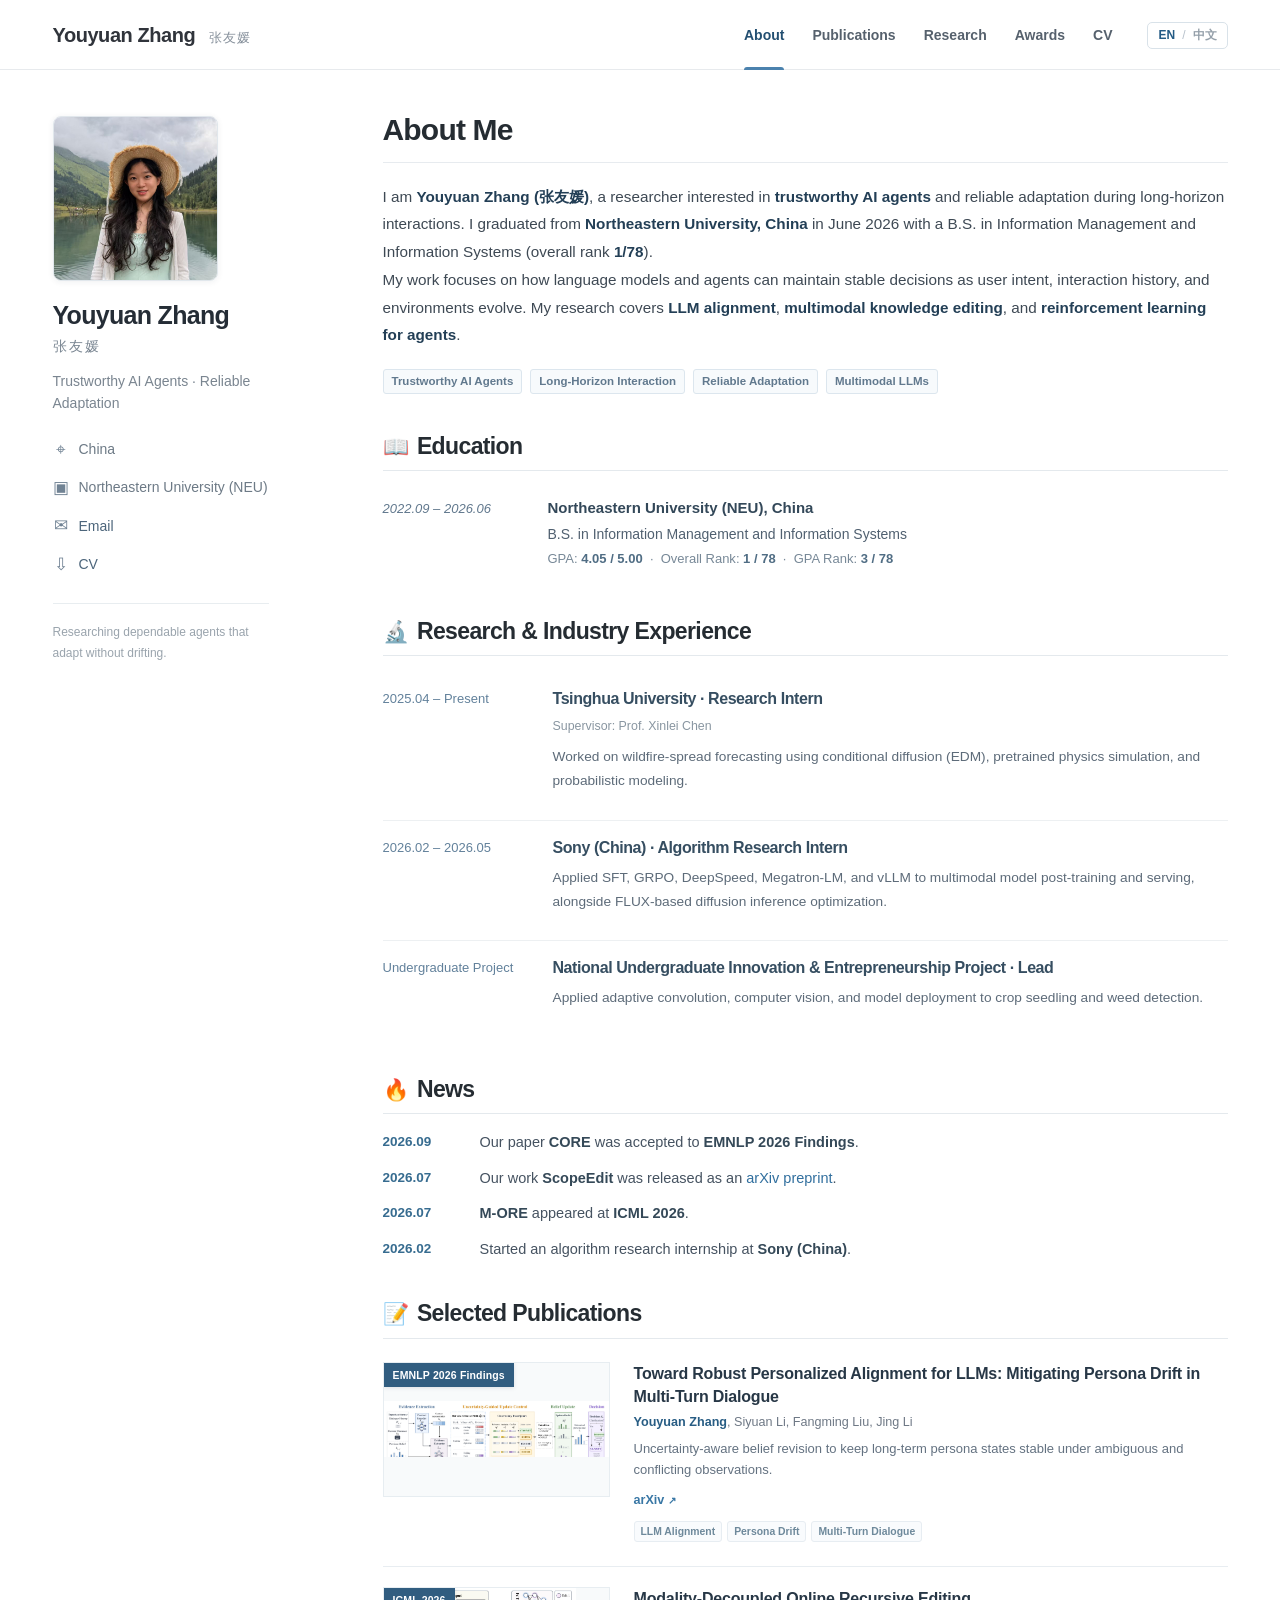
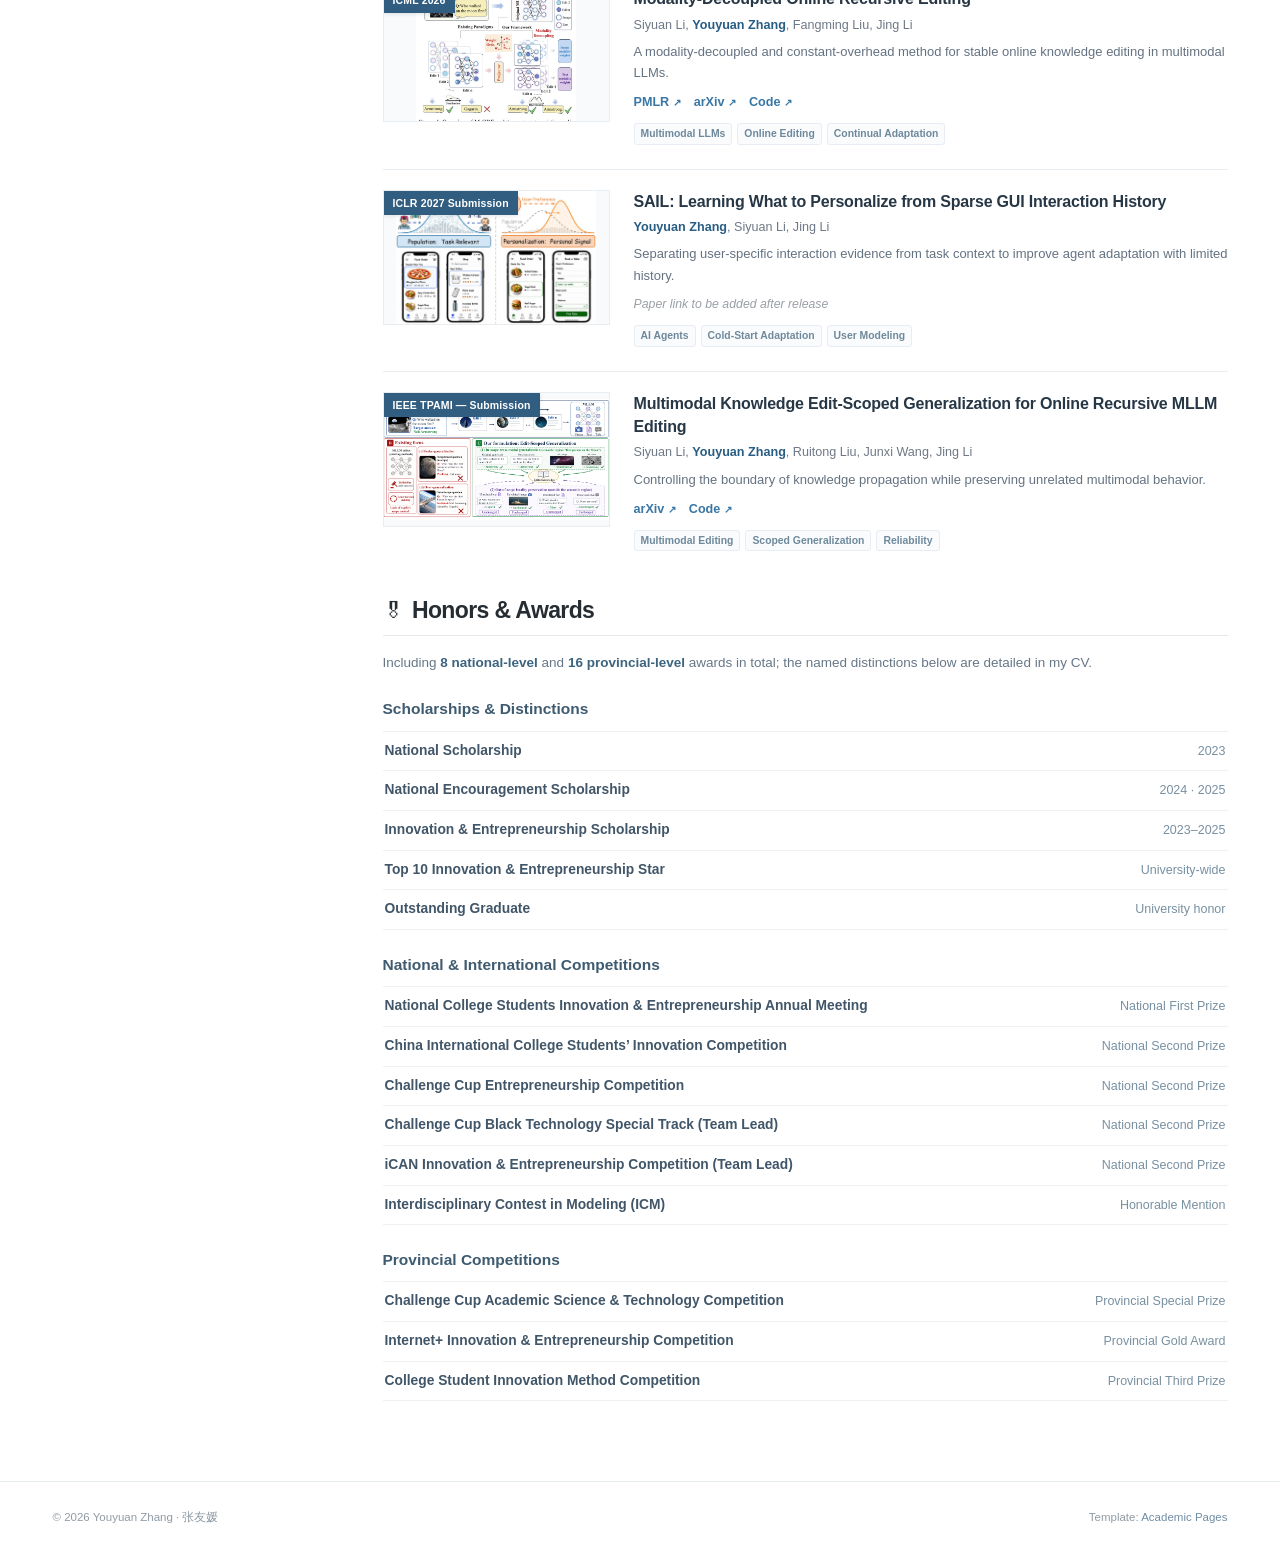
==== index.html @ b9de0657 "Publish Youyuan Zhang academic homepage V5" ====
<!DOCTYPE html>

<html data-lang="en" lang="en">
<head><meta charset="utf-8"/><meta content="width=device-width,initial-scale=1" name="viewport"/><meta content="light" name="color-scheme"/><title>About Me – Youyuan Zhang</title><meta content="Academic homepage of Youyuan Zhang, researching trustworthy AI agents, multimodal learning, and reliable adaptation." name="description"/><link href="assets/images/avatar.svg" rel="icon" type="image/svg+xml"/><link href="assets/css/style.css" rel="stylesheet"/><script defer="" src="assets/js/main.js"></script></head>
<body>
<header class="masthead"><div class="masthead-inner"><a class="site-title" href="">Youyuan Zhang <span class="site-title-zh">张友媛</span></a><nav aria-label="Main navigation" class="site-nav"><a aria-current="page" class="nav-link active" href=""><span class="i18n-en">About</span><span class="i18n-zh" lang="zh-CN">关于</span></a><a class="nav-link" href="publications/"><span class="i18n-en">Publications</span><span class="i18n-zh" lang="zh-CN">论文</span></a><a class="nav-link" href="research/"><span class="i18n-en">Research</span><span class="i18n-zh" lang="zh-CN">研究</span></a><a class="nav-link" href="awards/"><span class="i18n-en">Awards</span><span class="i18n-zh" lang="zh-CN">奖项</span></a><a class="nav-link" href="cv/"><span class="i18n-en">CV</span><span class="i18n-zh" lang="zh-CN">简历</span></a></nav><button aria-label="Switch website language" class="lang-toggle" id="language-toggle" type="button"><span data-choice="en">EN</span><span class="toggle-divider">/</span><span data-choice="zh">中文</span></button></div></header>
<div class="page-grid"><aside aria-label="Profile" class="sidebar"><div class="profile-card"><img alt="Portrait of Youyuan Zhang (张友媛)" class="avatar" src="assets/images/profile-photo.jpg"/><div class="profile-name">Youyuan Zhang</div><div class="profile-name-zh">张友媛</div><p class="profile-bio"><span class="i18n-en">Trustworthy AI Agents · Reliable Adaptation</span><span class="i18n-zh" lang="zh-CN">可信 AI 智能体 · 可靠适应</span></p><ul class="profile-links">
<li><span aria-hidden="true" class="social-ico">⌖</span><span class="i18n-en">China</span><span class="i18n-zh" lang="zh-CN">中国</span></li>
<li><span aria-hidden="true" class="social-ico">▣</span><span class="i18n-en">Northeastern University (NEU)</span><span class="i18n-zh" lang="zh-CN">东北大学（NEU）</span></li>
<li><a href="mailto:youyuanzhang@outlook.com"><span aria-hidden="true" class="social-ico">✉</span>Email</a></li>
<li><a href="files/Youyuan_Zhang_CV_Public.pdf" rel="noopener noreferrer" target="_blank"><span aria-hidden="true" class="social-ico">⇩</span>CV</a></li>
</ul><div class="profile-note"><span class="i18n-en">Researching dependable agents that adapt without drifting.</span><span class="i18n-zh" lang="zh-CN">研究能够持续适应且不发生累积漂移的可靠智能体。</span></div></div></aside>
<main class="content"><h1><span class="i18n-en">About Me</span><span class="i18n-zh" lang="zh-CN">关于我</span></h1>
<div class="lead prose"><span class="i18n-en">I am <strong>Youyuan Zhang (张友媛)</strong>, a researcher interested in <strong>trustworthy AI agents</strong> and reliable adaptation during long-horizon interactions. I graduated from <strong>Northeastern University, China</strong> in June 2026 with a B.S. in Information Management and Information Systems (overall rank <strong>1/78</strong>).</span><span class="i18n-zh" lang="zh-CN">我是<strong>张友媛（Youyuan Zhang）</strong>，主要关注<strong>可信 AI 智能体</strong>以及长程交互中的可靠适应问题。2026 年 6 月毕业于<strong>东北大学</strong>信息管理与信息系统专业，本科综合排名 <strong>1/78</strong>。</span></div>
<p class="prose"><span class="i18n-en">My work focuses on how language models and agents can maintain stable decisions as user intent, interaction history, and environments evolve. My research covers <strong>LLM alignment</strong>, <strong>multimodal knowledge editing</strong>, and <strong>reinforcement learning for agents</strong>.</span><span class="i18n-zh" lang="zh-CN">我希望研究：当用户意图、交互历史与环境持续变化时，语言模型和智能体如何保持稳定的决策。相关工作涵盖<strong>大模型对齐</strong>、<strong>多模态知识编辑</strong>以及<strong>智能体强化学习</strong>。</span></p>
<div class="research-tags"><span class="topic">Trustworthy AI Agents</span><span class="topic">Long-Horizon Interaction</span><span class="topic">Reliable Adaptation</span><span class="topic">Multimodal LLMs</span></div><section class="page-section"><h2 class="section-title"><span class="section-emoji">📖</span><span><span class="i18n-en">Education</span><span class="i18n-zh" lang="zh-CN">教育经历</span></span></h2><div class="timeline-entry"><span class="timeline-date">2022.09 – 2026.06</span><div class="timeline-content"><strong><span class="i18n-en">Northeastern University (NEU), China</span><span class="i18n-zh" lang="zh-CN">东北大学（NEU）</span></strong><div><span class="i18n-en">B.S. in Information Management and Information Systems</span><span class="i18n-zh" lang="zh-CN">信息管理与信息系统 · 本科</span></div><div class="text-muted">GPA: <b>4.05 / 5.00</b>  ·  <span class="i18n-en">Overall Rank</span><span class="i18n-zh" lang="zh-CN">综合排名</span>: <b>1 / 78</b>  ·  <span class="i18n-en">GPA Rank</span><span class="i18n-zh" lang="zh-CN">绩点排名</span>: <b>3 / 78</b></div></div></div></section><section class="page-section" id="experience">
<h2 class="section-title"><span aria-hidden="true" class="section-emoji">🔬</span><span><span class="i18n-en">Research &amp; Industry Experience</span><span class="i18n-zh" lang="zh-CN">科研与工业实习</span></span></h2>
<div class="exp-entry home-internship"><div class="exp-dates">2025.04 – <span class="i18n-en">Present</span><span class="i18n-zh" lang="zh-CN">至今</span></div>
<div class="exp-body"><h3><span class="i18n-en">Tsinghua University · Research Intern</span><span class="i18n-zh" lang="zh-CN">清华大学 · 科研实习生</span></h3>
<p class="exp-sub"><span class="i18n-en">Supervisor: Prof. Xinlei Chen</span><span class="i18n-zh" lang="zh-CN">导师：陈新磊教授</span></p>

<p class="exp-summary"><span class="i18n-en">Worked on wildfire-spread forecasting using conditional diffusion (EDM), pretrained physics simulation, and probabilistic modeling.</span><span class="i18n-zh" lang="zh-CN">使用条件扩散（EDM）、预训练物理模拟器与概率建模开展野火蔓延预测研究。</span></p></div></div>
<div class="exp-entry home-internship"><div class="exp-dates">2026.02 – 2026.05</div>
<div class="exp-body"><h3><span class="i18n-en">Sony (China) · Algorithm Research Intern</span><span class="i18n-zh" lang="zh-CN">索尼（中国） · 算法研究实习生</span></h3>


<p class="exp-summary"><span class="i18n-en">Applied SFT, GRPO, DeepSpeed, Megatron-LM, and vLLM to multimodal model post-training and serving, alongside FLUX-based diffusion inference optimization.</span><span class="i18n-zh" lang="zh-CN">使用 SFT、GRPO、DeepSpeed、Megatron-LM 与 vLLM 开展多模态模型后训练及推理服务，并基于 FLUX 优化扩散模型推理。</span></p></div></div>
<div class="exp-entry home-internship"><div class="exp-dates"><span class="i18n-en">Undergraduate Project</span><span class="i18n-zh" lang="zh-CN">本科科研项目</span></div>
<div class="exp-body"><h3><span class="i18n-en">National Undergraduate Innovation &amp; Entrepreneurship Project · Lead</span><span class="i18n-zh" lang="zh-CN">国家级大学生创新创业项目 · 负责人</span></h3>
<p class="exp-summary"><span class="i18n-en">Applied adaptive convolution, computer vision, and model deployment to crop seedling and weed detection.</span><span class="i18n-zh" lang="zh-CN">应用自适应卷积、计算机视觉与模型部署技术开展作物幼苗和杂草检测。</span></p></div></div>

</section><section class="page-section"><h2 class="section-title"><span class="section-emoji">🔥</span><span><span class="i18n-en">News</span><span class="i18n-zh" lang="zh-CN">近期动态</span></span></h2><ul class="news-list"><li><time>2026.09</time><div><span class="i18n-en">Our paper <strong>CORE</strong> was accepted to <strong>EMNLP 2026 Findings</strong>.</span><span class="i18n-zh" lang="zh-CN"><strong>CORE</strong> 论文被 <strong>EMNLP 2026 Findings</strong> 接收。</span></div></li><li><time>2026.07</time><div><span class="i18n-en">Our work <strong>ScopeEdit</strong> was released as an <a href="https://arxiv.org/abs/2607.01978" rel="noopener noreferrer" target="_blank">arXiv preprint</a>.</span><span class="i18n-zh" lang="zh-CN"><strong>ScopeEdit</strong> 已在 <a href="https://arxiv.org/abs/2607.01978" rel="noopener noreferrer" target="_blank">arXiv</a> 发布预印本。</span></div></li><li><time>2026.07</time><div><span class="i18n-en"><strong>M-ORE</strong> appeared at <strong>ICML 2026</strong>.</span><span class="i18n-zh" lang="zh-CN"><strong>M-ORE</strong> 论文发表于 <strong>ICML 2026</strong>。</span></div></li><li><time>2026.02</time><div><span class="i18n-en">Started an algorithm research internship at <strong>Sony (China)</strong>.</span><span class="i18n-zh" lang="zh-CN">开始在<strong>索尼（中国）</strong>进行算法研究实习。</span></div></li></ul></section><section class="page-section"><h2 class="section-title"><span class="section-emoji">📝</span><span><span class="i18n-en">Selected Publications</span><span class="i18n-zh" lang="zh-CN">代表性论文</span></span></h2><article class="paper-row"><div class="paper-visual"><img alt="CORE method illustration" loading="lazy" src="assets/images/core-framework.png"/><span class="venue-badge">EMNLP 2026 Findings</span></div><div class="paper-meta"><h3 class="paper-title">Toward Robust Personalized Alignment for LLMs: Mitigating Persona Drift in Multi-Turn Dialogue</h3><p class="authors"><strong class="myname">Youyuan Zhang</strong>, Siyuan Li, Fangming Liu, Jing Li</p><p class="paper-abstract"><span class="i18n-en">Uncertainty-aware belief revision to keep long-term persona states stable under ambiguous and conflicting observations.</span><span class="i18n-zh" lang="zh-CN">通过不确定性感知的信念修订，在含糊或冲突反馈下维护长期稳定的用户状态。</span></p><div class="paper-links"><a class="paper-link" href="https://arxiv.org/abs/2609.12373" rel="noopener noreferrer" target="_blank">arXiv <span aria-hidden="true">↗</span></a></div><div class="paper-topics"><span class="topic">LLM Alignment</span> <span class="topic">Persona Drift</span> <span class="topic">Multi-Turn Dialogue</span></div></div></article><article class="paper-row"><div class="paper-visual"><img alt="M-ORE method illustration" loading="lazy" src="assets/images/more-framework.png"/><span class="venue-badge">ICML 2026</span></div><div class="paper-meta"><h3 class="paper-title">Modality-Decoupled Online Recursive Editing</h3><p class="authors">Siyuan Li, <strong class="myname">Youyuan Zhang</strong>, Fangming Liu, Jing Li</p><p class="paper-abstract"><span class="i18n-en">A modality-decoupled and constant-overhead method for stable online knowledge editing in multimodal LLMs.</span><span class="i18n-zh" lang="zh-CN">通过模态解耦与恒定开销的递归更新，实现多模态大模型的稳定在线知识编辑。</span></p><div class="paper-links"><a class="paper-link" href="https://proceedings.mlr.press/v306/li26ji.html" rel="noopener noreferrer" target="_blank">PMLR <span aria-hidden="true">↗</span></a><a class="paper-link" href="https://arxiv.org/abs/2605.20273" rel="noopener noreferrer" target="_blank">arXiv <span aria-hidden="true">↗</span></a><a class="paper-link" href="https://github.com/lab-klc/M-ORE" rel="noopener noreferrer" target="_blank">Code <span aria-hidden="true">↗</span></a></div><div class="paper-topics"><span class="topic">Multimodal LLMs</span> <span class="topic">Online Editing</span> <span class="topic">Continual Adaptation</span></div></div></article><article class="paper-row"><div class="paper-visual"><img alt="SAIL Figure 1 from the submitted manuscript: task relevance and user signal" loading="lazy" src="assets/images/sail-figure1.jpg"/><span class="venue-badge">ICLR 2027 Submission</span></div><div class="paper-meta"><h3 class="paper-title">SAIL: Learning What to Personalize from Sparse GUI Interaction History</h3><p class="authors"><strong class="myname">Youyuan Zhang</strong>, Siyuan Li, Jing Li</p><p class="paper-abstract"><span class="i18n-en">Separating user-specific interaction evidence from task context to improve agent adaptation with limited history.</span><span class="i18n-zh" lang="zh-CN">分离用户特异性交互证据与任务上下文，提升有限历史条件下智能体的适应能力。</span></p><div class="paper-links"><span class="not-public"><span class="i18n-en">Paper link to be added after release</span><span class="i18n-zh" lang="zh-CN">论文公开后补充链接</span></span></div><div class="paper-topics"><span class="topic">AI Agents</span> <span class="topic">Cold-Start Adaptation</span> <span class="topic">User Modeling</span></div></div></article><article class="paper-row"><div class="paper-visual"><img alt="ScopeEdit Figure 1 from arXiv: edit-scoped generalization" loading="lazy" src="assets/images/scopeedit-figure1.png"/><span class="venue-badge">IEEE TPAMI — Submission</span></div><div class="paper-meta"><h3 class="paper-title">Multimodal Knowledge Edit-Scoped Generalization for Online Recursive MLLM Editing</h3><p class="authors">Siyuan Li, <strong class="myname">Youyuan Zhang</strong>, Ruitong Liu, Junxi Wang, Jing Li</p><p class="paper-abstract"><span class="i18n-en">Controlling the boundary of knowledge propagation while preserving unrelated multimodal behavior.</span><span class="i18n-zh" lang="zh-CN">控制编辑知识的泛化边界，并保持与编辑无关的多模态行为。</span></p><div class="paper-links"><a class="paper-link" href="https://arxiv.org/abs/2607.01978" rel="noopener noreferrer" target="_blank">arXiv <span aria-hidden="true">↗</span></a><a class="paper-link" href="https://github.com/lab-klc/ScopeEdit" rel="noopener noreferrer" target="_blank">Code <span aria-hidden="true">↗</span></a></div><div class="paper-topics"><span class="topic">Multimodal Editing</span> <span class="topic">Scoped Generalization</span> <span class="topic">Reliability</span></div></div></article></section><section class="page-section home-awards" id="honors"><h2 class="section-title"><span aria-hidden="true" class="section-emoji">🎖</span><span><span class="i18n-en">Honors &amp; Awards</span><span class="i18n-zh" lang="zh-CN">荣誉与奖励</span></span></h2>
<p class="award-intro"><span class="i18n-en">Including <strong>8 national-level</strong> and <strong>16 provincial-level</strong> awards in total; the named distinctions below are detailed in my CV.</span><span class="i18n-zh" lang="zh-CN">累计获得<strong>国家级奖项 8 项</strong>、<strong>省级奖项 16 项</strong>；下方展开列出简历中有具体名称的奖项与荣誉。</span></p>
<h3 class="award-subtitle"><span class="i18n-en">Scholarships &amp; Distinctions</span><span class="i18n-zh" lang="zh-CN">奖学金与个人荣誉</span></h3><ul class="award-list home-award-list"><li><strong><span class="i18n-en">National Scholarship</span><span class="i18n-zh" lang="zh-CN">国家奖学金</span></strong><span class="award-result"><span class="i18n-en">2023</span><span class="i18n-zh" lang="zh-CN">2023</span></span></li><li><strong><span class="i18n-en">National Encouragement Scholarship</span><span class="i18n-zh" lang="zh-CN">国家励志奖学金</span></strong><span class="award-result"><span class="i18n-en">2024 · 2025</span><span class="i18n-zh" lang="zh-CN">2024 · 2025</span></span></li><li><strong><span class="i18n-en">Innovation &amp; Entrepreneurship Scholarship</span><span class="i18n-zh" lang="zh-CN">创新创业奖学金</span></strong><span class="award-result"><span class="i18n-en">2023–2025</span><span class="i18n-zh" lang="zh-CN">2023–2025</span></span></li><li><strong><span class="i18n-en">Top 10 Innovation &amp; Entrepreneurship Star</span><span class="i18n-zh" lang="zh-CN">十大创新创业之星</span></strong><span class="award-result"><span class="i18n-en">University-wide</span><span class="i18n-zh" lang="zh-CN">校级</span></span></li><li><strong><span class="i18n-en">Outstanding Graduate</span><span class="i18n-zh" lang="zh-CN">优秀毕业生</span></strong><span class="award-result"><span class="i18n-en">University honor</span><span class="i18n-zh" lang="zh-CN">校级荣誉</span></span></li></ul>
<h3 class="award-subtitle"><span class="i18n-en">National &amp; International Competitions</span><span class="i18n-zh" lang="zh-CN">国家级与国际竞赛</span></h3><ul class="award-list home-award-list"><li><strong><span class="i18n-en">National College Students Innovation &amp; Entrepreneurship Annual Meeting</span><span class="i18n-zh" lang="zh-CN">全国大学生创新创业年会</span></strong><span class="award-result"><span class="i18n-en">National First Prize</span><span class="i18n-zh" lang="zh-CN">国家一等奖</span></span></li><li><strong><span class="i18n-en">China International College Students’ Innovation Competition</span><span class="i18n-zh" lang="zh-CN">中国国际大学生创新大赛</span></strong><span class="award-result"><span class="i18n-en">National Second Prize</span><span class="i18n-zh" lang="zh-CN">国家二等奖</span></span></li><li><strong><span class="i18n-en">Challenge Cup Entrepreneurship Competition</span><span class="i18n-zh" lang="zh-CN">挑战杯中国大学生创业计划竞赛</span></strong><span class="award-result"><span class="i18n-en">National Second Prize</span><span class="i18n-zh" lang="zh-CN">国家二等奖</span></span></li><li><strong><span class="i18n-en">Challenge Cup Black Technology Special Track (Team Lead)</span><span class="i18n-zh" lang="zh-CN">挑战杯黑科技专项赛（团队负责人）</span></strong><span class="award-result"><span class="i18n-en">National Second Prize</span><span class="i18n-zh" lang="zh-CN">国家二等奖</span></span></li><li><strong><span class="i18n-en">iCAN Innovation &amp; Entrepreneurship Competition (Team Lead)</span><span class="i18n-zh" lang="zh-CN">iCAN 创新创业大赛（团队负责人）</span></strong><span class="award-result"><span class="i18n-en">National Second Prize</span><span class="i18n-zh" lang="zh-CN">国家二等奖</span></span></li><li><strong><span class="i18n-en">Interdisciplinary Contest in Modeling (ICM)</span><span class="i18n-zh" lang="zh-CN">美国大学生数学建模竞赛（ICM）</span></strong><span class="award-result"><span class="i18n-en">Honorable Mention</span><span class="i18n-zh" lang="zh-CN">Honorable Mention</span></span></li></ul>
<h3 class="award-subtitle"><span class="i18n-en">Provincial Competitions</span><span class="i18n-zh" lang="zh-CN">省级竞赛</span></h3><ul class="award-list home-award-list"><li><strong><span class="i18n-en">Challenge Cup Academic Science &amp; Technology Competition</span><span class="i18n-zh" lang="zh-CN">挑战杯大学生课外学术科技作品竞赛</span></strong><span class="award-result"><span class="i18n-en">Provincial Special Prize</span><span class="i18n-zh" lang="zh-CN">省级特等奖</span></span></li><li><strong><span class="i18n-en">Internet+ Innovation &amp; Entrepreneurship Competition</span><span class="i18n-zh" lang="zh-CN">互联网+大学生创新创业大赛</span></strong><span class="award-result"><span class="i18n-en">Provincial Gold Award</span><span class="i18n-zh" lang="zh-CN">省级金奖</span></span></li><li><strong><span class="i18n-en">College Student Innovation Method Competition</span><span class="i18n-zh" lang="zh-CN">大学生创新方法大赛</span></strong><span class="award-result"><span class="i18n-en">Provincial Third Prize</span><span class="i18n-zh" lang="zh-CN">省级三等奖</span></span></li></ul></section></main></div>
<footer class="footer"><div class="footer-inner"><span>© 2026 Youyuan Zhang · 张友媛</span><span class="template-credit">Template: <a href="https://github.com/academicpages/academicpages.github.io" rel="noopener noreferrer" target="_blank">Academic Pages</a></span></div></footer>
</body></html>
---- assets/css/style.css ----
:root{--bg:#fff;--ink:#262f3a;--light-ink:#526170;--muted:#8090a0;--border:#e4e9ee;--link:#316f9e;--blue:#294c68;--soft:#f5f8fb;--accent:#2a709d}
*{box-sizing:border-box}html{font-size:16px;scroll-behavior:smooth}body{margin:0;background:var(--bg);color:var(--ink);font-family:-apple-system,BlinkMacSystemFont,"Segoe UI",Roboto,"Helvetica Neue",Arial,"Noto Sans", "PingFang SC","Microsoft YaHei",sans-serif;-webkit-font-smoothing:antialiased;font-size:15px;line-height:1.75}a{color:var(--link);text-decoration:none}a:hover{text-decoration:underline;color:#174e7b}img{max-width:100%}h1,h2,h3,p{margin-top:0}h1,h2,h3{letter-spacing:-.027em;color:#252c32}p{margin-bottom:15px}
.i18n-zh{display:none}html[data-lang="zh"] .i18n-en{display:none!important}html[data-lang="zh"] .i18n-zh{display:initial!important}
.masthead{height:70px;border-bottom:1px solid #e7eaed;background:#fff;position:relative;z-index:10}.masthead-inner{max-width:1215px;padding:0 20px;margin:auto;display:flex;align-items:center;min-height:69px;gap:20px}.site-title{font-weight:750;font-size:20px;white-space:nowrap;color:#30343b;line-height:1.2;letter-spacing:-.45px}.site-title-zh{font-weight:500;font-size:13px;letter-spacing:1px;color:#87919c;padding-left:9px}.site-title:hover{color:#30343b;text-decoration:none}.site-nav{display:flex;gap:2px;align-items:stretch;margin-left:auto;height:70px;white-space:nowrap}.nav-link{display:inline-flex;align-items:center;justify-content:center;padding:0 13px;position:relative;color:#56616d;font-size:14px;font-weight:560}.nav-link:hover{color:#1e4b71;text-decoration:none}.nav-link.active{color:#234f71}.nav-link.active:after{content:"";height:3px;position:absolute;left:13px;right:13px;bottom:0;background:#4b82ae;border-radius:10px 10px 0 0}.lang-toggle{cursor:pointer;display:flex;align-items:center;justify-content:center;gap:7px;white-space:nowrap;border:1px solid #d9e2e9;color:#526577;background:#fff;border-radius:5px;padding:4px 10px;margin-left:2px;font-size:12px;font-weight:600}.lang-toggle [data-choice="en"]{color:#245b85}html[data-lang="zh"] .lang-toggle [data-choice="en"]{color:#95a0aa}html[data-lang="zh"] .lang-toggle [data-choice="zh"]{color:#245b85}.lang-toggle [data-choice="zh"]{color:#95a0aa}.toggle-divider{color:#b7c1cb;font-weight:400}
.page-grid{max-width:1215px;margin:39px auto 80px;padding:0 20px;display:grid;grid-template-columns:257px minmax(0,1fr);gap:73px;align-items:start}.sidebar{min-width:0}.profile-card{padding-top:7px}.avatar{height:175px;width:175px;object-fit:cover;border-radius:50%;border:1px solid #dce5ee;display:block;margin-bottom:18px}.profile-name{font-size:25px;font-weight:750;letter-spacing:-.7px;line-height:1.22;color:#252d36}.profile-name-zh{font-size:14px;color:#7b8793;margin-top:3px;letter-spacing:2px}.profile-bio{font-size:14px;color:#7a8590;max-width:236px;line-height:1.6;margin:12px 0 22px}.profile-links{list-style:none;margin:0;padding:0}.profile-links li{font-size:14px;color:#6d7a86;margin-bottom:12px;display:flex;align-items:center;gap:9px;line-height:1.55}.profile-links a{color:#4c657b;display:flex;align-items:center;gap:9px}.profile-links a:hover{color:#0d608f}.social-ico{display:inline-flex;justify-content:center;align-items:center;font-family:Arial,sans-serif;font-size:17px;font-weight:500;color:#718394;width:17px;flex:0 0 17px}.profile-note{margin-top:25px;padding-top:18px;border-top:1px solid #e8edf0;max-width:216px;color:#9aa4ad;font-size:12px;line-height:1.7}
.content{min-width:0;max-width:880px}.content>h1{font-size:30px;font-weight:750;line-height:1.25;margin:2px 0 20px;padding-bottom:13px;border-bottom:1px solid #e7ebef}.lead{margin-top:9px}.prose{font-size:15.25px;line-height:1.82;color:#3e4954;max-width:850px;text-wrap:pretty}.prose b,.prose strong{color:#233f56}.prose.compact{margin-top:17px;margin-bottom:24px}.research-tags{display:flex;gap:8px;flex-wrap:wrap;margin:20px 0 15px}.topic{display:inline-block;vertical-align:middle;font-size:11.5px;font-weight:620;line-height:1.5;color:#61798e;border:1px solid #dce6ee;background:#f7fafc;border-radius:3px;padding:3px 8px;white-space:nowrap}
.page-section{margin-top:37px}.section-title{font-size:23px;font-weight:750;line-height:1.35;margin-bottom:16px;padding-bottom:8px;border-bottom:1px solid #e4e9ed;display:flex;gap:9px;align-items:center}.section-emoji{font-size:21px;line-height:1.3;font-weight:400}.timeline-entry{display:grid;grid-template-columns:155px 1fr;gap:10px;padding:8px 0}.timeline-date{font-size:13px;color:#61788d;font-style:italic;padding-top:3px;white-space:nowrap}.timeline-content{font-size:14px;color:#506070}.timeline-content strong{font-size:15px;color:#334859}.text-muted{color:#778897;font-size:13px;margin-top:2px}.text-muted b{color:#506d84}
.news-list{list-style:none;padding:0;margin:7px 0}.news-list li{display:grid;grid-template-columns:86px 1fr;gap:11px;margin:0 0 11px;font-size:14.5px;color:#465361;line-height:1.7}.news-list time{color:#376c90;font-weight:700;font-size:13.5px;line-height:1.82;white-space:nowrap}.news-list strong{color:#354958}.simple-list{margin:6px 0 0;padding-left:18px;color:#4c5866}.simple-list li{margin-bottom:7px;font-size:14px}.inline-more{display:inline-block;font-size:13px;margin-top:13px}
.paper-row{display:grid;grid-template-columns:227px 1fr;gap:24px;padding:20px 0 24px;border-bottom:1px solid #e8edf1;min-height:167px}.paper-row:first-of-type{padding-top:7px}.paper-row:last-child{border-bottom:0;padding-bottom:7px}.paper-visual{width:227px;height:135px;position:relative;background:#f8fafb;border:1px solid #e7edf1;display:flex;align-items:center;justify-content:center;overflow:hidden}.paper-visual img{width:100%;height:100%;object-fit:contain}.venue-badge{display:block;position:absolute;left:0;top:0;background:#315d80;color:#fff;font-size:10.5px;letter-spacing:.15px;padding:3px 9px;font-weight:700;box-shadow:0 1px 4px #1d355320}.paper-meta{min-width:0}.paper-title{font-size:16px;font-weight:730;margin:0 0 4px;line-height:1.45;letter-spacing:-.2px;color:#273746}.authors{font-size:12.6px;color:#6e7885;line-height:1.6;margin:0 0 6px}.myname{color:#285d84;font-weight:760}.paper-abstract{font-size:13px;color:#647281;line-height:1.64;margin:5px 0 8px}.paper-links{display:flex;align-items:center;gap:13px;flex-wrap:wrap;margin:7px 0 10px}.paper-link{font-size:12.6px;font-weight:700;color:#3977a5}.paper-link span{font-size:10px}.not-public{font-size:12.3px;color:#9a9fa5;font-style:italic}.paper-topics{display:flex;gap:5px;flex-wrap:wrap}.paper-topics .topic{font-size:10.4px;padding:2px 6px;color:#6e899b;background:#f9fbfd;border-color:#e7edf2}
.focus-grid{display:grid;grid-template-columns:repeat(3,minmax(0,1fr));gap:12px}.focus-card{padding:16px 18px 17px;border:1px solid #e2e9ef;background:#f9fbfd;border-radius:4px}.focus-number{font-size:12px;font-weight:700;color:#6491ad}.focus-card h3{font-size:15px;margin:6px 0 7px;color:#314c61}.focus-card p{font-size:12.7px;line-height:1.65;color:#6b7885;margin:0}.exp-entry{display:grid;grid-template-columns:150px 1fr;gap:20px;border-bottom:1px solid #edf0f2;padding:12px 0 16px}.exp-entry:last-child{border:0}.exp-dates{font-size:13px;color:#62819b;padding-top:3px}.exp-body h3{margin:0 0 4px;font-size:16px;color:#364e61}.exp-body p{margin:0;color:#5d6b79;font-size:13.7px;line-height:1.78}.exp-body .exp-sub{color:#8996a1;margin:-2px 0 7px;font-size:12.4px}.skill-table{border-top:1px solid #e4e9ed}.skill-table>div{padding:13px 0;border-bottom:1px solid #e8edf0;display:grid;grid-template-columns:128px 1fr;gap:15px;line-height:1.7;font-size:13.2px}.skill-table strong{color:#476784}.skill-table span{color:#667482}
.award-summary{display:grid;grid-template-columns:repeat(3,minmax(0,1fr));border:1px solid #e2eaf0;border-radius:5px;background:#f8fafc;margin:18px 0 34px}.stat{padding:21px 10px 22px;text-align:center;border-right:1px solid #e2eaf0}.stat:last-child{border:0}.stat-val{font-family:Georgia,serif;font-size:32px;font-weight:700;color:#305d7e;display:block;line-height:1.3}.stat-label{font-size:12.3px;color:#7b8792}.award-list{list-style:none;padding:0;margin:0}.award-list li{display:flex;justify-content:space-between;gap:20px;align-items:baseline;padding:13px 2px;border-bottom:1px solid #edf1f3;line-height:1.5}.award-list strong{font-size:14px;color:#415668;font-weight:630}.award-list span{font-size:12.5px;color:#7890a1;white-space:nowrap}.download-row{display:flex;align-items:center;gap:17px;margin:22px 0 23px;flex-wrap:wrap}.primary-button{padding:8px 15px;border-radius:4px;background:#315f84;color:white;font-size:13px;font-weight:700}.primary-button:hover{background:#214d70;text-decoration:none;color:white}.download-row>span{font-size:12.6px;color:#8e9aa5}.pdf-viewer{display:block;border:1px solid #e3e8ed;width:100%;min-height:960px;background:#f6f7f8;border-radius:4px}
.footer{border-top:1px solid #e7ecef;color:#909ba4;font-size:11.5px;padding:25px 0 34px;margin-top:50px}.footer-inner{max-width:1215px;padding:0 20px;margin:auto;display:flex;justify-content:space-between;gap:14px;flex-wrap:wrap}.footer a{color:#708ea6}
@media(max-width:1020px){.page-grid{gap:38px;grid-template-columns:205px 1fr}.avatar{width:156px;height:156px}.profile-name{font-size:22px}.site-title-zh{display:none}.paper-row{grid-template-columns:200px 1fr;gap:17px}.paper-visual{width:200px;height:126px}.paper-title{font-size:14.7px}}
@media(max-width:760px){.masthead{height:auto}.masthead-inner{min-height:59px;padding:7px 17px;flex-wrap:wrap;row-gap:0}.site-title{font-size:19px;flex:1}.site-nav{order:3;width:100%;height:43px;margin:0;gap:2px;justify-content:space-between;overflow:auto}.nav-link{font-size:12.2px;padding:0 7px;min-width:fit-content}.nav-link.active:after{left:7px;right:7px}.lang-toggle{margin-left:auto}.page-grid{display:block;margin:27px auto 47px;padding:0 19px}.sidebar{border-bottom:1px solid #e7edf0;margin-bottom:26px;padding-bottom:19px}.profile-card{display:grid;grid-template-columns:106px 1fr;column-gap:16px;align-items:start;padding:0}.avatar{width:102px;height:102px;grid-row:span 4;margin:0}.profile-name{font-size:20px;margin-top:0}.profile-name-zh{margin-top:1px}.profile-bio{margin:8px 0 12px;max-width:none;font-size:12px}.profile-links{grid-column:2;display:flex;gap:12px;flex-wrap:wrap}.profile-links li{font-size:11.5px;margin:0}.profile-links li:nth-child(1),.profile-links li:nth-child(2){display:none}.social-ico{font-size:14px}.profile-note{display:none}.content>h1{font-size:26px}.page-section{margin-top:32px}.paper-row{grid-template-columns:160px 1fr;gap:14px}.paper-visual{width:160px;height:116px}.paper-title{font-size:14.3px}.paper-abstract{display:none}.authors{font-size:11.5px}.paper-topics .topic{font-size:10px}.venue-badge{font-size:9px}.focus-grid{grid-template-columns:1fr}.exp-entry{grid-template-columns:1fr;gap:3px}.exp-dates{padding:0}.pdf-viewer{min-height:560px}}
@media(max-width:485px){.page-grid{padding:0 15px}.content>h1{font-size:24px}.prose{font-size:14.6px}.section-title{font-size:21px}.paper-row{grid-template-columns:1fr;gap:9px;padding:18px 0}.paper-visual{width:100%;height:143px}.paper-meta{padding:0 1px}.paper-abstract{display:block;font-size:12.6px}.paper-title{font-size:15px}.paper-topics .topic{font-size:10.5px}.timeline-entry{grid-template-columns:1fr;gap:1px}.timeline-date{font-size:12px}.news-list li{grid-template-columns:70px 1fr;gap:4px}.news-list time{font-size:12px}.news-list div{font-size:13px}.award-summary{grid-template-columns:repeat(3,minmax(0,1fr))}.stat-val{font-size:25px}.stat-label{font-size:10px}.award-list li{align-items:flex-start;flex-direction:column;gap:6px}}
@media(prefers-reduced-motion:reduce){html{scroll-behavior:auto}}
/* Keep academic section titles and sidebar download links together. */
.section-title>span:not(.section-emoji){flex:1;white-space:nowrap}
.profile-links li a{white-space:nowrap}
/* Long bilingual section headings wrap gracefully on narrow phones. */
@media(max-width:420px){.section-title>span:not(.section-emoji){white-space:normal;overflow-wrap:anywhere}}
/* Spacing for the additional Sony engineering project in the Research section. */
.exp-body .exp-detail{margin-top:9px}

/* v3: Full-frame photo rather than the former large circular face crop. */
.avatar{display:block;width:165px;height:auto;aspect-ratio:auto;object-fit:contain;object-position:center;border-radius:8px;border:1px solid #e1e7ec;box-shadow:0 1px 6px rgba(24,45,61,.07);margin-bottom:19px}
@media(max-width:1020px){.avatar{width:155px;height:auto;border-radius:8px}}
@media(max-width:760px){.avatar{width:104px;height:auto;border-radius:6px}}
/* The full home experience and awards now have comfortable scanning rhythm. */
#experience .exp-entry{padding:13px 0 18px}
#experience .exp-body p{margin-bottom:8px}
#experience .exp-body .exp-sub{margin-bottom:8px}
#experience .exp-detail{margin-top:7px}
.experience-skills{margin-top:13px;padding:12px 15px;background:#f8fafc;border-left:3px solid #a6c2d7;display:flex;flex-wrap:wrap;column-gap:15px;row-gap:2px;font-size:12.5px;color:#667c8d;line-height:1.8}
.experience-skills strong{color:#3b617d}
.home-awards .award-intro{font-size:13.5px;color:#667787;line-height:1.7;margin:3px 0 18px}
.home-awards .award-intro strong{color:#3c647f}
.award-subtitle{font-size:15.5px;font-weight:690;letter-spacing:0;color:#3e5b70;margin:21px 0 8px}
.home-award-list{border-top:1px solid #edf1f3}
.home-award-list li{padding:9px 2px;align-items:baseline}
.home-award-list li strong{font-size:13.8px;line-height:1.5;flex:1 1 auto;min-width:0}
.home-award-list li .award-result{font-size:12.3px;color:#688299;flex:0 0 auto;text-align:right;white-space:normal;max-width:43%}
@media(max-width:620px){.home-award-list li{flex-direction:column;gap:2px;align-items:flex-start}.home-award-list li .award-result{max-width:100%;text-align:left}.experience-skills{font-size:12px}}
@media(max-width:620px){.home-award-list li strong{display:block;width:100%;max-width:100%;overflow-wrap:anywhere}}
.home-award-list li strong .i18n-en,.home-award-list li strong .i18n-zh{white-space:normal;overflow-wrap:anywhere;font-size:inherit;color:inherit}
.home-award-list li .award-result .i18n-en,.home-award-list li .award-result .i18n-zh{white-space:normal}
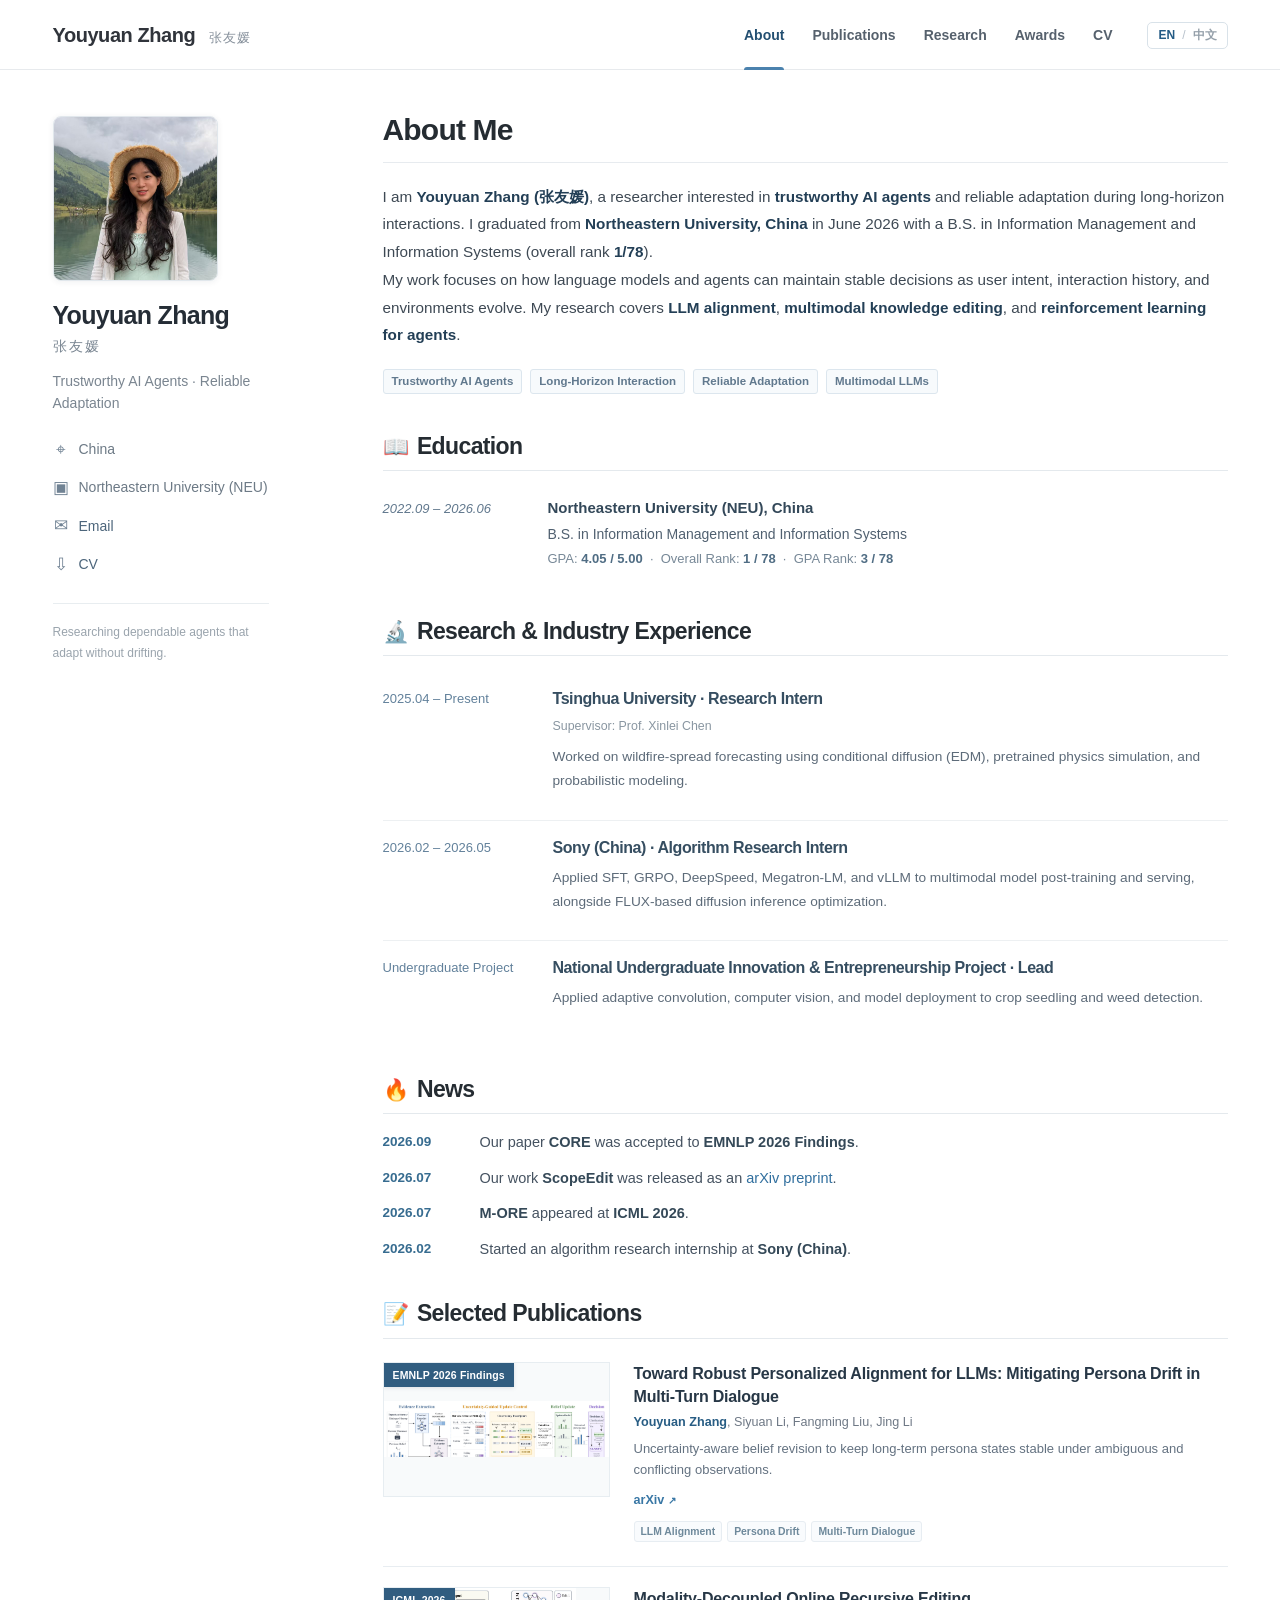
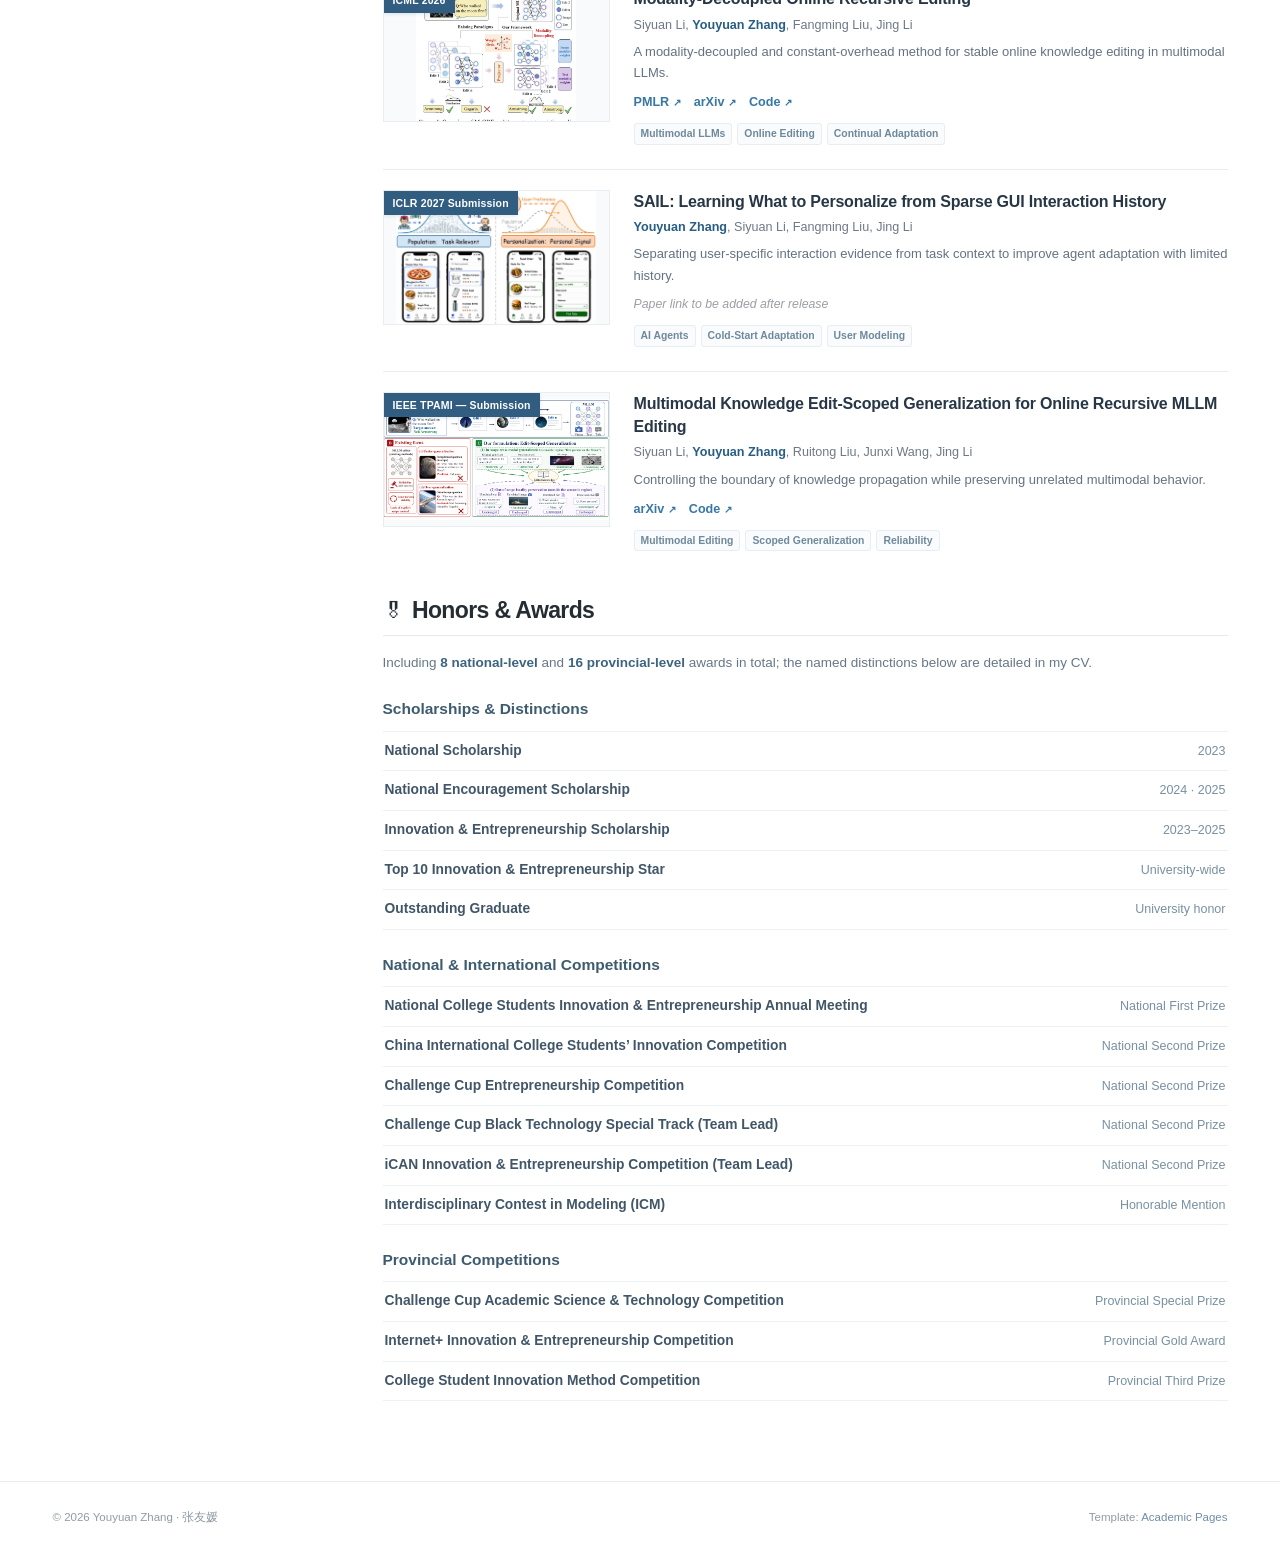
==== commit 06e66ab9: "Add Fangming Liu to SAIL author list" ====
--- a/index.html
+++ b/index.html
@@ -29,7 +29,7 @@
 <div class="exp-body"><h3><span class="i18n-en">National Undergraduate Innovation &amp; Entrepreneurship Project · Lead</span><span class="i18n-zh" lang="zh-CN">国家级大学生创新创业项目 · 负责人</span></h3>
 <p class="exp-summary"><span class="i18n-en">Applied adaptive convolution, computer vision, and model deployment to crop seedling and weed detection.</span><span class="i18n-zh" lang="zh-CN">应用自适应卷积、计算机视觉与模型部署技术开展作物幼苗和杂草检测。</span></p></div></div>
 
-</section><section class="page-section"><h2 class="section-title"><span class="section-emoji">🔥</span><span><span class="i18n-en">News</span><span class="i18n-zh" lang="zh-CN">近期动态</span></span></h2><ul class="news-list"><li><time>2026.09</time><div><span class="i18n-en">Our paper <strong>CORE</strong> was accepted to <strong>EMNLP 2026 Findings</strong>.</span><span class="i18n-zh" lang="zh-CN"><strong>CORE</strong> 论文被 <strong>EMNLP 2026 Findings</strong> 接收。</span></div></li><li><time>2026.07</time><div><span class="i18n-en">Our work <strong>ScopeEdit</strong> was released as an <a href="https://arxiv.org/abs/2607.01978" rel="noopener noreferrer" target="_blank">arXiv preprint</a>.</span><span class="i18n-zh" lang="zh-CN"><strong>ScopeEdit</strong> 已在 <a href="https://arxiv.org/abs/2607.01978" rel="noopener noreferrer" target="_blank">arXiv</a> 发布预印本。</span></div></li><li><time>2026.07</time><div><span class="i18n-en"><strong>M-ORE</strong> appeared at <strong>ICML 2026</strong>.</span><span class="i18n-zh" lang="zh-CN"><strong>M-ORE</strong> 论文发表于 <strong>ICML 2026</strong>。</span></div></li><li><time>2026.02</time><div><span class="i18n-en">Started an algorithm research internship at <strong>Sony (China)</strong>.</span><span class="i18n-zh" lang="zh-CN">开始在<strong>索尼（中国）</strong>进行算法研究实习。</span></div></li></ul></section><section class="page-section"><h2 class="section-title"><span class="section-emoji">📝</span><span><span class="i18n-en">Selected Publications</span><span class="i18n-zh" lang="zh-CN">代表性论文</span></span></h2><article class="paper-row"><div class="paper-visual"><img alt="CORE method illustration" loading="lazy" src="assets/images/core-framework.png"/><span class="venue-badge">EMNLP 2026 Findings</span></div><div class="paper-meta"><h3 class="paper-title">Toward Robust Personalized Alignment for LLMs: Mitigating Persona Drift in Multi-Turn Dialogue</h3><p class="authors"><strong class="myname">Youyuan Zhang</strong>, Siyuan Li, Fangming Liu, Jing Li</p><p class="paper-abstract"><span class="i18n-en">Uncertainty-aware belief revision to keep long-term persona states stable under ambiguous and conflicting observations.</span><span class="i18n-zh" lang="zh-CN">通过不确定性感知的信念修订，在含糊或冲突反馈下维护长期稳定的用户状态。</span></p><div class="paper-links"><a class="paper-link" href="https://arxiv.org/abs/2609.12373" rel="noopener noreferrer" target="_blank">arXiv <span aria-hidden="true">↗</span></a></div><div class="paper-topics"><span class="topic">LLM Alignment</span> <span class="topic">Persona Drift</span> <span class="topic">Multi-Turn Dialogue</span></div></div></article><article class="paper-row"><div class="paper-visual"><img alt="M-ORE method illustration" loading="lazy" src="assets/images/more-framework.png"/><span class="venue-badge">ICML 2026</span></div><div class="paper-meta"><h3 class="paper-title">Modality-Decoupled Online Recursive Editing</h3><p class="authors">Siyuan Li, <strong class="myname">Youyuan Zhang</strong>, Fangming Liu, Jing Li</p><p class="paper-abstract"><span class="i18n-en">A modality-decoupled and constant-overhead method for stable online knowledge editing in multimodal LLMs.</span><span class="i18n-zh" lang="zh-CN">通过模态解耦与恒定开销的递归更新，实现多模态大模型的稳定在线知识编辑。</span></p><div class="paper-links"><a class="paper-link" href="https://proceedings.mlr.press/v306/li26ji.html" rel="noopener noreferrer" target="_blank">PMLR <span aria-hidden="true">↗</span></a><a class="paper-link" href="https://arxiv.org/abs/2605.20273" rel="noopener noreferrer" target="_blank">arXiv <span aria-hidden="true">↗</span></a><a class="paper-link" href="https://github.com/lab-klc/M-ORE" rel="noopener noreferrer" target="_blank">Code <span aria-hidden="true">↗</span></a></div><div class="paper-topics"><span class="topic">Multimodal LLMs</span> <span class="topic">Online Editing</span> <span class="topic">Continual Adaptation</span></div></div></article><article class="paper-row"><div class="paper-visual"><img alt="SAIL Figure 1 from the submitted manuscript: task relevance and user signal" loading="lazy" src="assets/images/sail-figure1.jpg"/><span class="venue-badge">ICLR 2027 Submission</span></div><div class="paper-meta"><h3 class="paper-title">SAIL: Learning What to Personalize from Sparse GUI Interaction History</h3><p class="authors"><strong class="myname">Youyuan Zhang</strong>, Siyuan Li, Jing Li</p><p class="paper-abstract"><span class="i18n-en">Separating user-specific interaction evidence from task context to improve agent adaptation with limited history.</span><span class="i18n-zh" lang="zh-CN">分离用户特异性交互证据与任务上下文，提升有限历史条件下智能体的适应能力。</span></p><div class="paper-links"><span class="not-public"><span class="i18n-en">Paper link to be added after release</span><span class="i18n-zh" lang="zh-CN">论文公开后补充链接</span></span></div><div class="paper-topics"><span class="topic">AI Agents</span> <span class="topic">Cold-Start Adaptation</span> <span class="topic">User Modeling</span></div></div></article><article class="paper-row"><div class="paper-visual"><img alt="ScopeEdit Figure 1 from arXiv: edit-scoped generalization" loading="lazy" src="assets/images/scopeedit-figure1.png"/><span class="venue-badge">IEEE TPAMI — Submission</span></div><div class="paper-meta"><h3 class="paper-title">Multimodal Knowledge Edit-Scoped Generalization for Online Recursive MLLM Editing</h3><p class="authors">Siyuan Li, <strong class="myname">Youyuan Zhang</strong>, Ruitong Liu, Junxi Wang, Jing Li</p><p class="paper-abstract"><span class="i18n-en">Controlling the boundary of knowledge propagation while preserving unrelated multimodal behavior.</span><span class="i18n-zh" lang="zh-CN">控制编辑知识的泛化边界，并保持与编辑无关的多模态行为。</span></p><div class="paper-links"><a class="paper-link" href="https://arxiv.org/abs/2607.01978" rel="noopener noreferrer" target="_blank">arXiv <span aria-hidden="true">↗</span></a><a class="paper-link" href="https://github.com/lab-klc/ScopeEdit" rel="noopener noreferrer" target="_blank">Code <span aria-hidden="true">↗</span></a></div><div class="paper-topics"><span class="topic">Multimodal Editing</span> <span class="topic">Scoped Generalization</span> <span class="topic">Reliability</span></div></div></article></section><section class="page-section home-awards" id="honors"><h2 class="section-title"><span aria-hidden="true" class="section-emoji">🎖</span><span><span class="i18n-en">Honors &amp; Awards</span><span class="i18n-zh" lang="zh-CN">荣誉与奖励</span></span></h2>
+</section><section class="page-section"><h2 class="section-title"><span class="section-emoji">🔥</span><span><span class="i18n-en">News</span><span class="i18n-zh" lang="zh-CN">近期动态</span></span></h2><ul class="news-list"><li><time>2026.09</time><div><span class="i18n-en">Our paper <strong>CORE</strong> was accepted to <strong>EMNLP 2026 Findings</strong>.</span><span class="i18n-zh" lang="zh-CN"><strong>CORE</strong> 论文被 <strong>EMNLP 2026 Findings</strong> 接收。</span></div></li><li><time>2026.07</time><div><span class="i18n-en">Our work <strong>ScopeEdit</strong> was released as an <a href="https://arxiv.org/abs/2607.01978" rel="noopener noreferrer" target="_blank">arXiv preprint</a>.</span><span class="i18n-zh" lang="zh-CN"><strong>ScopeEdit</strong> 已在 <a href="https://arxiv.org/abs/2607.01978" rel="noopener noreferrer" target="_blank">arXiv</a> 发布预印本。</span></div></li><li><time>2026.07</time><div><span class="i18n-en"><strong>M-ORE</strong> appeared at <strong>ICML 2026</strong>.</span><span class="i18n-zh" lang="zh-CN"><strong>M-ORE</strong> 论文发表于 <strong>ICML 2026</strong>。</span></div></li><li><time>2026.02</time><div><span class="i18n-en">Started an algorithm research internship at <strong>Sony (China)</strong>.</span><span class="i18n-zh" lang="zh-CN">开始在<strong>索尼（中国）</strong>进行算法研究实习。</span></div></li></ul></section><section class="page-section"><h2 class="section-title"><span class="section-emoji">📝</span><span><span class="i18n-en">Selected Publications</span><span class="i18n-zh" lang="zh-CN">代表性论文</span></span></h2><article class="paper-row"><div class="paper-visual"><img alt="CORE method illustration" loading="lazy" src="assets/images/core-framework.png"/><span class="venue-badge">EMNLP 2026 Findings</span></div><div class="paper-meta"><h3 class="paper-title">Toward Robust Personalized Alignment for LLMs: Mitigating Persona Drift in Multi-Turn Dialogue</h3><p class="authors"><strong class="myname">Youyuan Zhang</strong>, Siyuan Li, Fangming Liu, Jing Li</p><p class="paper-abstract"><span class="i18n-en">Uncertainty-aware belief revision to keep long-term persona states stable under ambiguous and conflicting observations.</span><span class="i18n-zh" lang="zh-CN">通过不确定性感知的信念修订，在含糊或冲突反馈下维护长期稳定的用户状态。</span></p><div class="paper-links"><a class="paper-link" href="https://arxiv.org/abs/2609.12373" rel="noopener noreferrer" target="_blank">arXiv <span aria-hidden="true">↗</span></a></div><div class="paper-topics"><span class="topic">LLM Alignment</span> <span class="topic">Persona Drift</span> <span class="topic">Multi-Turn Dialogue</span></div></div></article><article class="paper-row"><div class="paper-visual"><img alt="M-ORE method illustration" loading="lazy" src="assets/images/more-framework.png"/><span class="venue-badge">ICML 2026</span></div><div class="paper-meta"><h3 class="paper-title">Modality-Decoupled Online Recursive Editing</h3><p class="authors">Siyuan Li, <strong class="myname">Youyuan Zhang</strong>, Fangming Liu, Jing Li</p><p class="paper-abstract"><span class="i18n-en">A modality-decoupled and constant-overhead method for stable online knowledge editing in multimodal LLMs.</span><span class="i18n-zh" lang="zh-CN">通过模态解耦与恒定开销的递归更新，实现多模态大模型的稳定在线知识编辑。</span></p><div class="paper-links"><a class="paper-link" href="https://proceedings.mlr.press/v306/li26ji.html" rel="noopener noreferrer" target="_blank">PMLR <span aria-hidden="true">↗</span></a><a class="paper-link" href="https://arxiv.org/abs/2605.20273" rel="noopener noreferrer" target="_blank">arXiv <span aria-hidden="true">↗</span></a><a class="paper-link" href="https://github.com/lab-klc/M-ORE" rel="noopener noreferrer" target="_blank">Code <span aria-hidden="true">↗</span></a></div><div class="paper-topics"><span class="topic">Multimodal LLMs</span> <span class="topic">Online Editing</span> <span class="topic">Continual Adaptation</span></div></div></article><article class="paper-row"><div class="paper-visual"><img alt="SAIL Figure 1 from the submitted manuscript: task relevance and user signal" loading="lazy" src="assets/images/sail-figure1.jpg"/><span class="venue-badge">ICLR 2027 Submission</span></div><div class="paper-meta"><h3 class="paper-title">SAIL: Learning What to Personalize from Sparse GUI Interaction History</h3><p class="authors"><strong class="myname">Youyuan Zhang</strong>, Siyuan Li, Fangming Liu, Jing Li</p><p class="paper-abstract"><span class="i18n-en">Separating user-specific interaction evidence from task context to improve agent adaptation with limited history.</span><span class="i18n-zh" lang="zh-CN">分离用户特异性交互证据与任务上下文，提升有限历史条件下智能体的适应能力。</span></p><div class="paper-links"><span class="not-public"><span class="i18n-en">Paper link to be added after release</span><span class="i18n-zh" lang="zh-CN">论文公开后补充链接</span></span></div><div class="paper-topics"><span class="topic">AI Agents</span> <span class="topic">Cold-Start Adaptation</span> <span class="topic">User Modeling</span></div></div></article><article class="paper-row"><div class="paper-visual"><img alt="ScopeEdit Figure 1 from arXiv: edit-scoped generalization" loading="lazy" src="assets/images/scopeedit-figure1.png"/><span class="venue-badge">IEEE TPAMI — Submission</span></div><div class="paper-meta"><h3 class="paper-title">Multimodal Knowledge Edit-Scoped Generalization for Online Recursive MLLM Editing</h3><p class="authors">Siyuan Li, <strong class="myname">Youyuan Zhang</strong>, Ruitong Liu, Junxi Wang, Jing Li</p><p class="paper-abstract"><span class="i18n-en">Controlling the boundary of knowledge propagation while preserving unrelated multimodal behavior.</span><span class="i18n-zh" lang="zh-CN">控制编辑知识的泛化边界，并保持与编辑无关的多模态行为。</span></p><div class="paper-links"><a class="paper-link" href="https://arxiv.org/abs/2607.01978" rel="noopener noreferrer" target="_blank">arXiv <span aria-hidden="true">↗</span></a><a class="paper-link" href="https://github.com/lab-klc/ScopeEdit" rel="noopener noreferrer" target="_blank">Code <span aria-hidden="true">↗</span></a></div><div class="paper-topics"><span class="topic">Multimodal Editing</span> <span class="topic">Scoped Generalization</span> <span class="topic">Reliability</span></div></div></article></section><section class="page-section home-awards" id="honors"><h2 class="section-title"><span aria-hidden="true" class="section-emoji">🎖</span><span><span class="i18n-en">Honors &amp; Awards</span><span class="i18n-zh" lang="zh-CN">荣誉与奖励</span></span></h2>
 <p class="award-intro"><span class="i18n-en">Including <strong>8 national-level</strong> and <strong>16 provincial-level</strong> awards in total; the named distinctions below are detailed in my CV.</span><span class="i18n-zh" lang="zh-CN">累计获得<strong>国家级奖项 8 项</strong>、<strong>省级奖项 16 项</strong>；下方展开列出简历中有具体名称的奖项与荣誉。</span></p>
 <h3 class="award-subtitle"><span class="i18n-en">Scholarships &amp; Distinctions</span><span class="i18n-zh" lang="zh-CN">奖学金与个人荣誉</span></h3><ul class="award-list home-award-list"><li><strong><span class="i18n-en">National Scholarship</span><span class="i18n-zh" lang="zh-CN">国家奖学金</span></strong><span class="award-result"><span class="i18n-en">2023</span><span class="i18n-zh" lang="zh-CN">2023</span></span></li><li><strong><span class="i18n-en">National Encouragement Scholarship</span><span class="i18n-zh" lang="zh-CN">国家励志奖学金</span></strong><span class="award-result"><span class="i18n-en">2024 · 2025</span><span class="i18n-zh" lang="zh-CN">2024 · 2025</span></span></li><li><strong><span class="i18n-en">Innovation &amp; Entrepreneurship Scholarship</span><span class="i18n-zh" lang="zh-CN">创新创业奖学金</span></strong><span class="award-result"><span class="i18n-en">2023–2025</span><span class="i18n-zh" lang="zh-CN">2023–2025</span></span></li><li><strong><span class="i18n-en">Top 10 Innovation &amp; Entrepreneurship Star</span><span class="i18n-zh" lang="zh-CN">十大创新创业之星</span></strong><span class="award-result"><span class="i18n-en">University-wide</span><span class="i18n-zh" lang="zh-CN">校级</span></span></li><li><strong><span class="i18n-en">Outstanding Graduate</span><span class="i18n-zh" lang="zh-CN">优秀毕业生</span></strong><span class="award-result"><span class="i18n-en">University honor</span><span class="i18n-zh" lang="zh-CN">校级荣誉</span></span></li></ul>
 <h3 class="award-subtitle"><span class="i18n-en">National &amp; International Competitions</span><span class="i18n-zh" lang="zh-CN">国家级与国际竞赛</span></h3><ul class="award-list home-award-list"><li><strong><span class="i18n-en">National College Students Innovation &amp; Entrepreneurship Annual Meeting</span><span class="i18n-zh" lang="zh-CN">全国大学生创新创业年会</span></strong><span class="award-result"><span class="i18n-en">National First Prize</span><span class="i18n-zh" lang="zh-CN">国家一等奖</span></span></li><li><strong><span class="i18n-en">China International College Students’ Innovation Competition</span><span class="i18n-zh" lang="zh-CN">中国国际大学生创新大赛</span></strong><span class="award-result"><span class="i18n-en">National Second Prize</span><span class="i18n-zh" lang="zh-CN">国家二等奖</span></span></li><li><strong><span class="i18n-en">Challenge Cup Entrepreneurship Competition</span><span class="i18n-zh" lang="zh-CN">挑战杯中国大学生创业计划竞赛</span></strong><span class="award-result"><span class="i18n-en">National Second Prize</span><span class="i18n-zh" lang="zh-CN">国家二等奖</span></span></li><li><strong><span class="i18n-en">Challenge Cup Black Technology Special Track (Team Lead)</span><span class="i18n-zh" lang="zh-CN">挑战杯黑科技专项赛（团队负责人）</span></strong><span class="award-result"><span class="i18n-en">National Second Prize</span><span class="i18n-zh" lang="zh-CN">国家二等奖</span></span></li><li><strong><span class="i18n-en">iCAN Innovation &amp; Entrepreneurship Competition (Team Lead)</span><span class="i18n-zh" lang="zh-CN">iCAN 创新创业大赛（团队负责人）</span></strong><span class="award-result"><span class="i18n-en">National Second Prize</span><span class="i18n-zh" lang="zh-CN">国家二等奖</span></span></li><li><strong><span class="i18n-en">Interdisciplinary Contest in Modeling (ICM)</span><span class="i18n-zh" lang="zh-CN">美国大学生数学建模竞赛（ICM）</span></strong><span class="award-result"><span class="i18n-en">Honorable Mention</span><span class="i18n-zh" lang="zh-CN">Honorable Mention</span></span></li></ul>
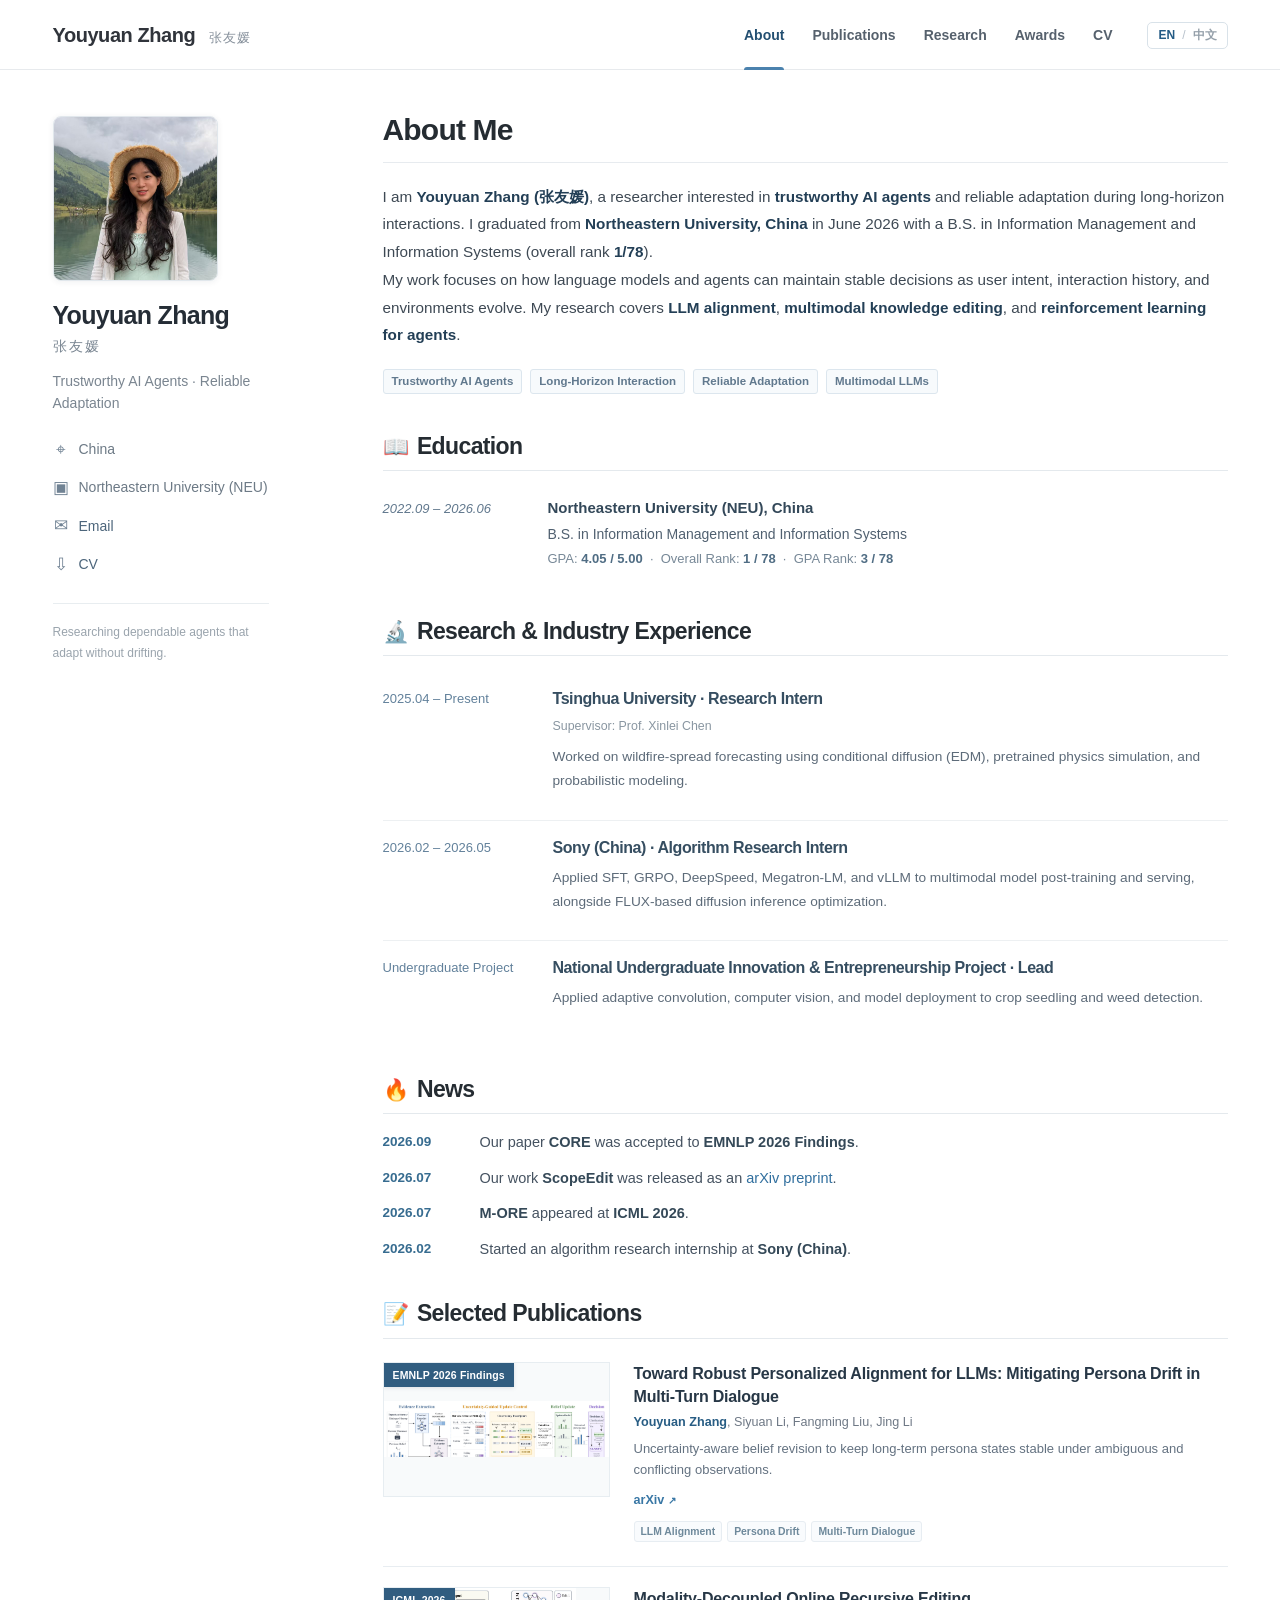
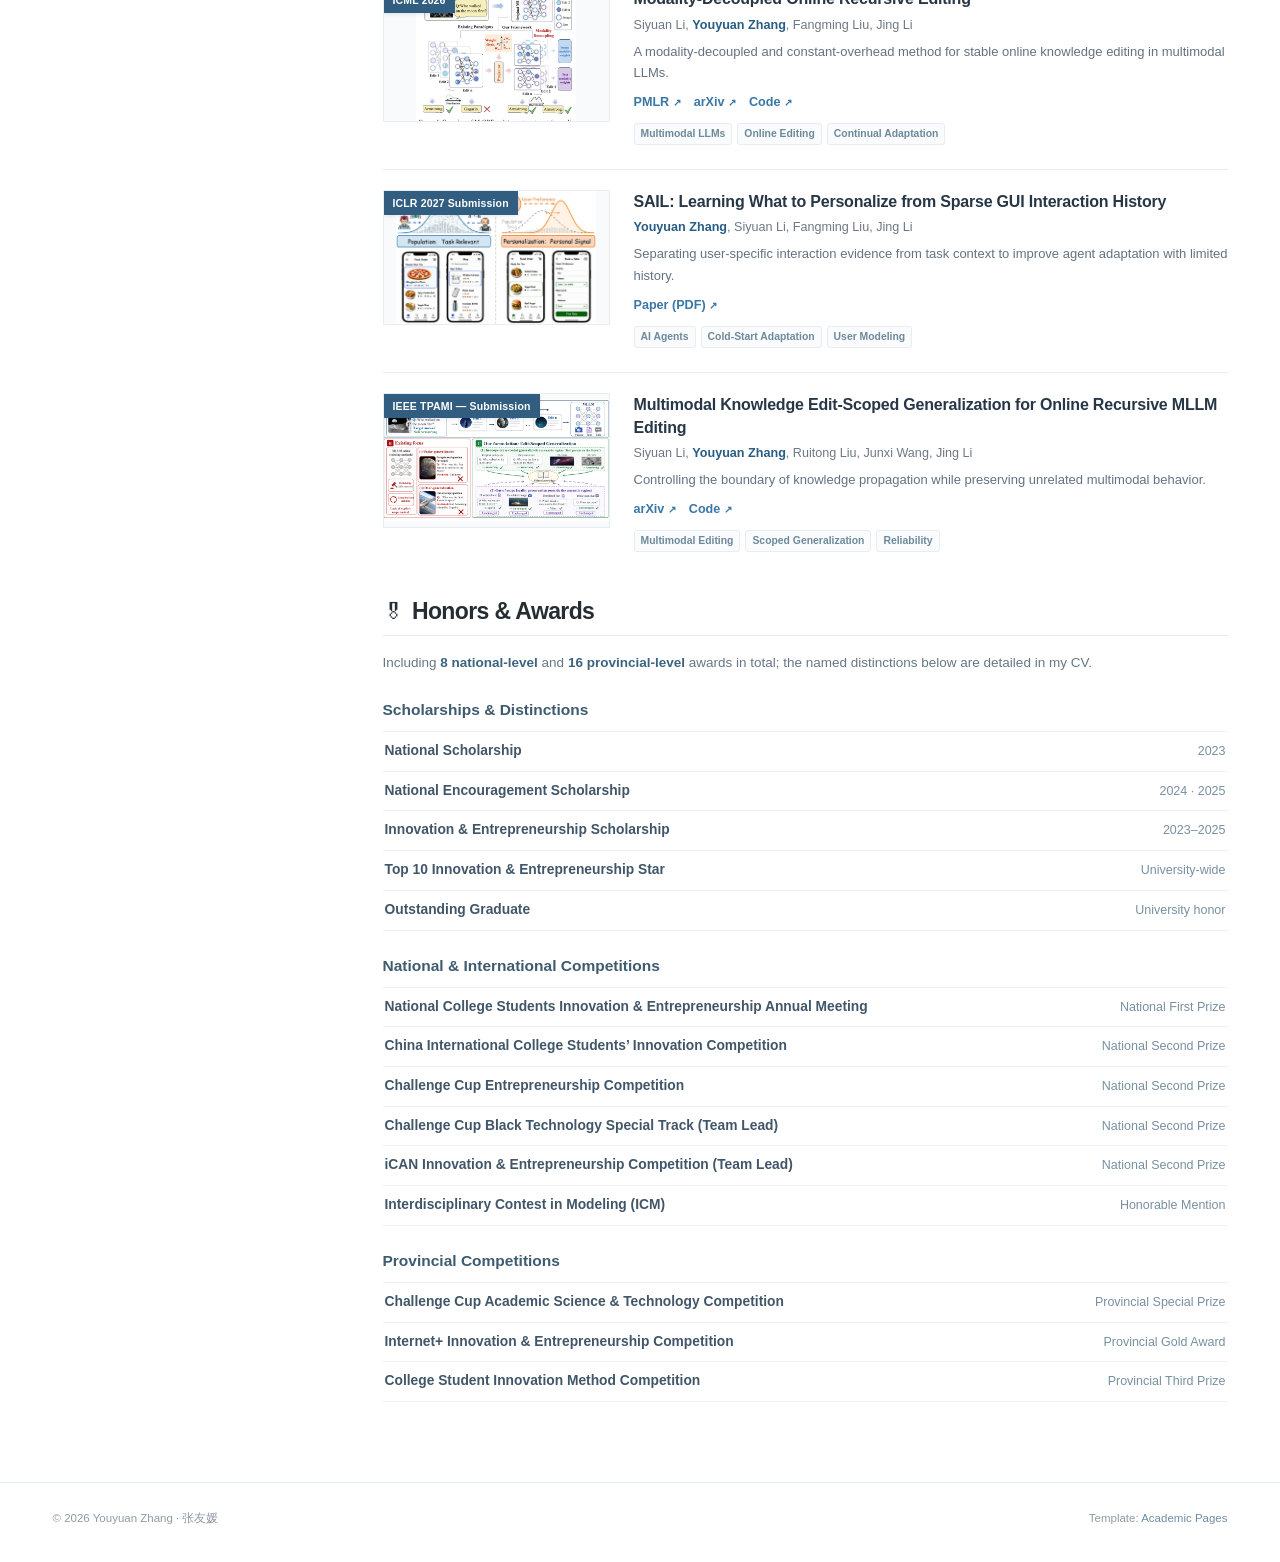
==== commit dbfd8531: "Publish SAIL manuscript PDF and link from homepage" ====
--- a/index.html
+++ b/index.html
@@ -29,7 +29,7 @@
 <div class="exp-body"><h3><span class="i18n-en">National Undergraduate Innovation &amp; Entrepreneurship Project · Lead</span><span class="i18n-zh" lang="zh-CN">国家级大学生创新创业项目 · 负责人</span></h3>
 <p class="exp-summary"><span class="i18n-en">Applied adaptive convolution, computer vision, and model deployment to crop seedling and weed detection.</span><span class="i18n-zh" lang="zh-CN">应用自适应卷积、计算机视觉与模型部署技术开展作物幼苗和杂草检测。</span></p></div></div>
 
-</section><section class="page-section"><h2 class="section-title"><span class="section-emoji">🔥</span><span><span class="i18n-en">News</span><span class="i18n-zh" lang="zh-CN">近期动态</span></span></h2><ul class="news-list"><li><time>2026.09</time><div><span class="i18n-en">Our paper <strong>CORE</strong> was accepted to <strong>EMNLP 2026 Findings</strong>.</span><span class="i18n-zh" lang="zh-CN"><strong>CORE</strong> 论文被 <strong>EMNLP 2026 Findings</strong> 接收。</span></div></li><li><time>2026.07</time><div><span class="i18n-en">Our work <strong>ScopeEdit</strong> was released as an <a href="https://arxiv.org/abs/2607.01978" rel="noopener noreferrer" target="_blank">arXiv preprint</a>.</span><span class="i18n-zh" lang="zh-CN"><strong>ScopeEdit</strong> 已在 <a href="https://arxiv.org/abs/2607.01978" rel="noopener noreferrer" target="_blank">arXiv</a> 发布预印本。</span></div></li><li><time>2026.07</time><div><span class="i18n-en"><strong>M-ORE</strong> appeared at <strong>ICML 2026</strong>.</span><span class="i18n-zh" lang="zh-CN"><strong>M-ORE</strong> 论文发表于 <strong>ICML 2026</strong>。</span></div></li><li><time>2026.02</time><div><span class="i18n-en">Started an algorithm research internship at <strong>Sony (China)</strong>.</span><span class="i18n-zh" lang="zh-CN">开始在<strong>索尼（中国）</strong>进行算法研究实习。</span></div></li></ul></section><section class="page-section"><h2 class="section-title"><span class="section-emoji">📝</span><span><span class="i18n-en">Selected Publications</span><span class="i18n-zh" lang="zh-CN">代表性论文</span></span></h2><article class="paper-row"><div class="paper-visual"><img alt="CORE method illustration" loading="lazy" src="assets/images/core-framework.png"/><span class="venue-badge">EMNLP 2026 Findings</span></div><div class="paper-meta"><h3 class="paper-title">Toward Robust Personalized Alignment for LLMs: Mitigating Persona Drift in Multi-Turn Dialogue</h3><p class="authors"><strong class="myname">Youyuan Zhang</strong>, Siyuan Li, Fangming Liu, Jing Li</p><p class="paper-abstract"><span class="i18n-en">Uncertainty-aware belief revision to keep long-term persona states stable under ambiguous and conflicting observations.</span><span class="i18n-zh" lang="zh-CN">通过不确定性感知的信念修订，在含糊或冲突反馈下维护长期稳定的用户状态。</span></p><div class="paper-links"><a class="paper-link" href="https://arxiv.org/abs/2609.12373" rel="noopener noreferrer" target="_blank">arXiv <span aria-hidden="true">↗</span></a></div><div class="paper-topics"><span class="topic">LLM Alignment</span> <span class="topic">Persona Drift</span> <span class="topic">Multi-Turn Dialogue</span></div></div></article><article class="paper-row"><div class="paper-visual"><img alt="M-ORE method illustration" loading="lazy" src="assets/images/more-framework.png"/><span class="venue-badge">ICML 2026</span></div><div class="paper-meta"><h3 class="paper-title">Modality-Decoupled Online Recursive Editing</h3><p class="authors">Siyuan Li, <strong class="myname">Youyuan Zhang</strong>, Fangming Liu, Jing Li</p><p class="paper-abstract"><span class="i18n-en">A modality-decoupled and constant-overhead method for stable online knowledge editing in multimodal LLMs.</span><span class="i18n-zh" lang="zh-CN">通过模态解耦与恒定开销的递归更新，实现多模态大模型的稳定在线知识编辑。</span></p><div class="paper-links"><a class="paper-link" href="https://proceedings.mlr.press/v306/li26ji.html" rel="noopener noreferrer" target="_blank">PMLR <span aria-hidden="true">↗</span></a><a class="paper-link" href="https://arxiv.org/abs/2605.20273" rel="noopener noreferrer" target="_blank">arXiv <span aria-hidden="true">↗</span></a><a class="paper-link" href="https://github.com/lab-klc/M-ORE" rel="noopener noreferrer" target="_blank">Code <span aria-hidden="true">↗</span></a></div><div class="paper-topics"><span class="topic">Multimodal LLMs</span> <span class="topic">Online Editing</span> <span class="topic">Continual Adaptation</span></div></div></article><article class="paper-row"><div class="paper-visual"><img alt="SAIL Figure 1 from the submitted manuscript: task relevance and user signal" loading="lazy" src="assets/images/sail-figure1.jpg"/><span class="venue-badge">ICLR 2027 Submission</span></div><div class="paper-meta"><h3 class="paper-title">SAIL: Learning What to Personalize from Sparse GUI Interaction History</h3><p class="authors"><strong class="myname">Youyuan Zhang</strong>, Siyuan Li, Fangming Liu, Jing Li</p><p class="paper-abstract"><span class="i18n-en">Separating user-specific interaction evidence from task context to improve agent adaptation with limited history.</span><span class="i18n-zh" lang="zh-CN">分离用户特异性交互证据与任务上下文，提升有限历史条件下智能体的适应能力。</span></p><div class="paper-links"><span class="not-public"><span class="i18n-en">Paper link to be added after release</span><span class="i18n-zh" lang="zh-CN">论文公开后补充链接</span></span></div><div class="paper-topics"><span class="topic">AI Agents</span> <span class="topic">Cold-Start Adaptation</span> <span class="topic">User Modeling</span></div></div></article><article class="paper-row"><div class="paper-visual"><img alt="ScopeEdit Figure 1 from arXiv: edit-scoped generalization" loading="lazy" src="assets/images/scopeedit-figure1.png"/><span class="venue-badge">IEEE TPAMI — Submission</span></div><div class="paper-meta"><h3 class="paper-title">Multimodal Knowledge Edit-Scoped Generalization for Online Recursive MLLM Editing</h3><p class="authors">Siyuan Li, <strong class="myname">Youyuan Zhang</strong>, Ruitong Liu, Junxi Wang, Jing Li</p><p class="paper-abstract"><span class="i18n-en">Controlling the boundary of knowledge propagation while preserving unrelated multimodal behavior.</span><span class="i18n-zh" lang="zh-CN">控制编辑知识的泛化边界，并保持与编辑无关的多模态行为。</span></p><div class="paper-links"><a class="paper-link" href="https://arxiv.org/abs/2607.01978" rel="noopener noreferrer" target="_blank">arXiv <span aria-hidden="true">↗</span></a><a class="paper-link" href="https://github.com/lab-klc/ScopeEdit" rel="noopener noreferrer" target="_blank">Code <span aria-hidden="true">↗</span></a></div><div class="paper-topics"><span class="topic">Multimodal Editing</span> <span class="topic">Scoped Generalization</span> <span class="topic">Reliability</span></div></div></article></section><section class="page-section home-awards" id="honors"><h2 class="section-title"><span aria-hidden="true" class="section-emoji">🎖</span><span><span class="i18n-en">Honors &amp; Awards</span><span class="i18n-zh" lang="zh-CN">荣誉与奖励</span></span></h2>
+</section><section class="page-section"><h2 class="section-title"><span class="section-emoji">🔥</span><span><span class="i18n-en">News</span><span class="i18n-zh" lang="zh-CN">近期动态</span></span></h2><ul class="news-list"><li><time>2026.09</time><div><span class="i18n-en">Our paper <strong>CORE</strong> was accepted to <strong>EMNLP 2026 Findings</strong>.</span><span class="i18n-zh" lang="zh-CN"><strong>CORE</strong> 论文被 <strong>EMNLP 2026 Findings</strong> 接收。</span></div></li><li><time>2026.07</time><div><span class="i18n-en">Our work <strong>ScopeEdit</strong> was released as an <a href="https://arxiv.org/abs/2607.01978" rel="noopener noreferrer" target="_blank">arXiv preprint</a>.</span><span class="i18n-zh" lang="zh-CN"><strong>ScopeEdit</strong> 已在 <a href="https://arxiv.org/abs/2607.01978" rel="noopener noreferrer" target="_blank">arXiv</a> 发布预印本。</span></div></li><li><time>2026.07</time><div><span class="i18n-en"><strong>M-ORE</strong> appeared at <strong>ICML 2026</strong>.</span><span class="i18n-zh" lang="zh-CN"><strong>M-ORE</strong> 论文发表于 <strong>ICML 2026</strong>。</span></div></li><li><time>2026.02</time><div><span class="i18n-en">Started an algorithm research internship at <strong>Sony (China)</strong>.</span><span class="i18n-zh" lang="zh-CN">开始在<strong>索尼（中国）</strong>进行算法研究实习。</span></div></li></ul></section><section class="page-section"><h2 class="section-title"><span class="section-emoji">📝</span><span><span class="i18n-en">Selected Publications</span><span class="i18n-zh" lang="zh-CN">代表性论文</span></span></h2><article class="paper-row"><div class="paper-visual"><img alt="CORE method illustration" loading="lazy" src="assets/images/core-framework.png"/><span class="venue-badge">EMNLP 2026 Findings</span></div><div class="paper-meta"><h3 class="paper-title">Toward Robust Personalized Alignment for LLMs: Mitigating Persona Drift in Multi-Turn Dialogue</h3><p class="authors"><strong class="myname">Youyuan Zhang</strong>, Siyuan Li, Fangming Liu, Jing Li</p><p class="paper-abstract"><span class="i18n-en">Uncertainty-aware belief revision to keep long-term persona states stable under ambiguous and conflicting observations.</span><span class="i18n-zh" lang="zh-CN">通过不确定性感知的信念修订，在含糊或冲突反馈下维护长期稳定的用户状态。</span></p><div class="paper-links"><a class="paper-link" href="https://arxiv.org/abs/2609.12373" rel="noopener noreferrer" target="_blank">arXiv <span aria-hidden="true">↗</span></a></div><div class="paper-topics"><span class="topic">LLM Alignment</span> <span class="topic">Persona Drift</span> <span class="topic">Multi-Turn Dialogue</span></div></div></article><article class="paper-row"><div class="paper-visual"><img alt="M-ORE method illustration" loading="lazy" src="assets/images/more-framework.png"/><span class="venue-badge">ICML 2026</span></div><div class="paper-meta"><h3 class="paper-title">Modality-Decoupled Online Recursive Editing</h3><p class="authors">Siyuan Li, <strong class="myname">Youyuan Zhang</strong>, Fangming Liu, Jing Li</p><p class="paper-abstract"><span class="i18n-en">A modality-decoupled and constant-overhead method for stable online knowledge editing in multimodal LLMs.</span><span class="i18n-zh" lang="zh-CN">通过模态解耦与恒定开销的递归更新，实现多模态大模型的稳定在线知识编辑。</span></p><div class="paper-links"><a class="paper-link" href="https://proceedings.mlr.press/v306/li26ji.html" rel="noopener noreferrer" target="_blank">PMLR <span aria-hidden="true">↗</span></a><a class="paper-link" href="https://arxiv.org/abs/2605.20273" rel="noopener noreferrer" target="_blank">arXiv <span aria-hidden="true">↗</span></a><a class="paper-link" href="https://github.com/lab-klc/M-ORE" rel="noopener noreferrer" target="_blank">Code <span aria-hidden="true">↗</span></a></div><div class="paper-topics"><span class="topic">Multimodal LLMs</span> <span class="topic">Online Editing</span> <span class="topic">Continual Adaptation</span></div></div></article><article class="paper-row"><div class="paper-visual"><img alt="SAIL Figure 1 from the submitted manuscript: task relevance and user signal" loading="lazy" src="assets/images/sail-figure1.jpg"/><span class="venue-badge">ICLR 2027 Submission</span></div><div class="paper-meta"><h3 class="paper-title">SAIL: Learning What to Personalize from Sparse GUI Interaction History</h3><p class="authors"><strong class="myname">Youyuan Zhang</strong>, Siyuan Li, Fangming Liu, Jing Li</p><p class="paper-abstract"><span class="i18n-en">Separating user-specific interaction evidence from task context to improve agent adaptation with limited history.</span><span class="i18n-zh" lang="zh-CN">分离用户特异性交互证据与任务上下文，提升有限历史条件下智能体的适应能力。</span></p><div class="paper-links"><a class="paper-link" href="files/SAIL_ICLR2027_Youyuan.pdf" rel="noopener noreferrer" target="_blank">Paper (PDF) <span aria-hidden="true">↗</span></a></div><div class="paper-topics"><span class="topic">AI Agents</span> <span class="topic">Cold-Start Adaptation</span> <span class="topic">User Modeling</span></div></div></article><article class="paper-row"><div class="paper-visual"><img alt="ScopeEdit Figure 1 from arXiv: edit-scoped generalization" loading="lazy" src="assets/images/scopeedit-figure1.png"/><span class="venue-badge">IEEE TPAMI — Submission</span></div><div class="paper-meta"><h3 class="paper-title">Multimodal Knowledge Edit-Scoped Generalization for Online Recursive MLLM Editing</h3><p class="authors">Siyuan Li, <strong class="myname">Youyuan Zhang</strong>, Ruitong Liu, Junxi Wang, Jing Li</p><p class="paper-abstract"><span class="i18n-en">Controlling the boundary of knowledge propagation while preserving unrelated multimodal behavior.</span><span class="i18n-zh" lang="zh-CN">控制编辑知识的泛化边界，并保持与编辑无关的多模态行为。</span></p><div class="paper-links"><a class="paper-link" href="https://arxiv.org/abs/2607.01978" rel="noopener noreferrer" target="_blank">arXiv <span aria-hidden="true">↗</span></a><a class="paper-link" href="https://github.com/lab-klc/ScopeEdit" rel="noopener noreferrer" target="_blank">Code <span aria-hidden="true">↗</span></a></div><div class="paper-topics"><span class="topic">Multimodal Editing</span> <span class="topic">Scoped Generalization</span> <span class="topic">Reliability</span></div></div></article></section><section class="page-section home-awards" id="honors"><h2 class="section-title"><span aria-hidden="true" class="section-emoji">🎖</span><span><span class="i18n-en">Honors &amp; Awards</span><span class="i18n-zh" lang="zh-CN">荣誉与奖励</span></span></h2>
 <p class="award-intro"><span class="i18n-en">Including <strong>8 national-level</strong> and <strong>16 provincial-level</strong> awards in total; the named distinctions below are detailed in my CV.</span><span class="i18n-zh" lang="zh-CN">累计获得<strong>国家级奖项 8 项</strong>、<strong>省级奖项 16 项</strong>；下方展开列出简历中有具体名称的奖项与荣誉。</span></p>
 <h3 class="award-subtitle"><span class="i18n-en">Scholarships &amp; Distinctions</span><span class="i18n-zh" lang="zh-CN">奖学金与个人荣誉</span></h3><ul class="award-list home-award-list"><li><strong><span class="i18n-en">National Scholarship</span><span class="i18n-zh" lang="zh-CN">国家奖学金</span></strong><span class="award-result"><span class="i18n-en">2023</span><span class="i18n-zh" lang="zh-CN">2023</span></span></li><li><strong><span class="i18n-en">National Encouragement Scholarship</span><span class="i18n-zh" lang="zh-CN">国家励志奖学金</span></strong><span class="award-result"><span class="i18n-en">2024 · 2025</span><span class="i18n-zh" lang="zh-CN">2024 · 2025</span></span></li><li><strong><span class="i18n-en">Innovation &amp; Entrepreneurship Scholarship</span><span class="i18n-zh" lang="zh-CN">创新创业奖学金</span></strong><span class="award-result"><span class="i18n-en">2023–2025</span><span class="i18n-zh" lang="zh-CN">2023–2025</span></span></li><li><strong><span class="i18n-en">Top 10 Innovation &amp; Entrepreneurship Star</span><span class="i18n-zh" lang="zh-CN">十大创新创业之星</span></strong><span class="award-result"><span class="i18n-en">University-wide</span><span class="i18n-zh" lang="zh-CN">校级</span></span></li><li><strong><span class="i18n-en">Outstanding Graduate</span><span class="i18n-zh" lang="zh-CN">优秀毕业生</span></strong><span class="award-result"><span class="i18n-en">University honor</span><span class="i18n-zh" lang="zh-CN">校级荣誉</span></span></li></ul>
 <h3 class="award-subtitle"><span class="i18n-en">National &amp; International Competitions</span><span class="i18n-zh" lang="zh-CN">国家级与国际竞赛</span></h3><ul class="award-list home-award-list"><li><strong><span class="i18n-en">National College Students Innovation &amp; Entrepreneurship Annual Meeting</span><span class="i18n-zh" lang="zh-CN">全国大学生创新创业年会</span></strong><span class="award-result"><span class="i18n-en">National First Prize</span><span class="i18n-zh" lang="zh-CN">国家一等奖</span></span></li><li><strong><span class="i18n-en">China International College Students’ Innovation Competition</span><span class="i18n-zh" lang="zh-CN">中国国际大学生创新大赛</span></strong><span class="award-result"><span class="i18n-en">National Second Prize</span><span class="i18n-zh" lang="zh-CN">国家二等奖</span></span></li><li><strong><span class="i18n-en">Challenge Cup Entrepreneurship Competition</span><span class="i18n-zh" lang="zh-CN">挑战杯中国大学生创业计划竞赛</span></strong><span class="award-result"><span class="i18n-en">National Second Prize</span><span class="i18n-zh" lang="zh-CN">国家二等奖</span></span></li><li><strong><span class="i18n-en">Challenge Cup Black Technology Special Track (Team Lead)</span><span class="i18n-zh" lang="zh-CN">挑战杯黑科技专项赛（团队负责人）</span></strong><span class="award-result"><span class="i18n-en">National Second Prize</span><span class="i18n-zh" lang="zh-CN">国家二等奖</span></span></li><li><strong><span class="i18n-en">iCAN Innovation &amp; Entrepreneurship Competition (Team Lead)</span><span class="i18n-zh" lang="zh-CN">iCAN 创新创业大赛（团队负责人）</span></strong><span class="award-result"><span class="i18n-en">National Second Prize</span><span class="i18n-zh" lang="zh-CN">国家二等奖</span></span></li><li><strong><span class="i18n-en">Interdisciplinary Contest in Modeling (ICM)</span><span class="i18n-zh" lang="zh-CN">美国大学生数学建模竞赛（ICM）</span></strong><span class="award-result"><span class="i18n-en">Honorable Mention</span><span class="i18n-zh" lang="zh-CN">Honorable Mention</span></span></li></ul>
